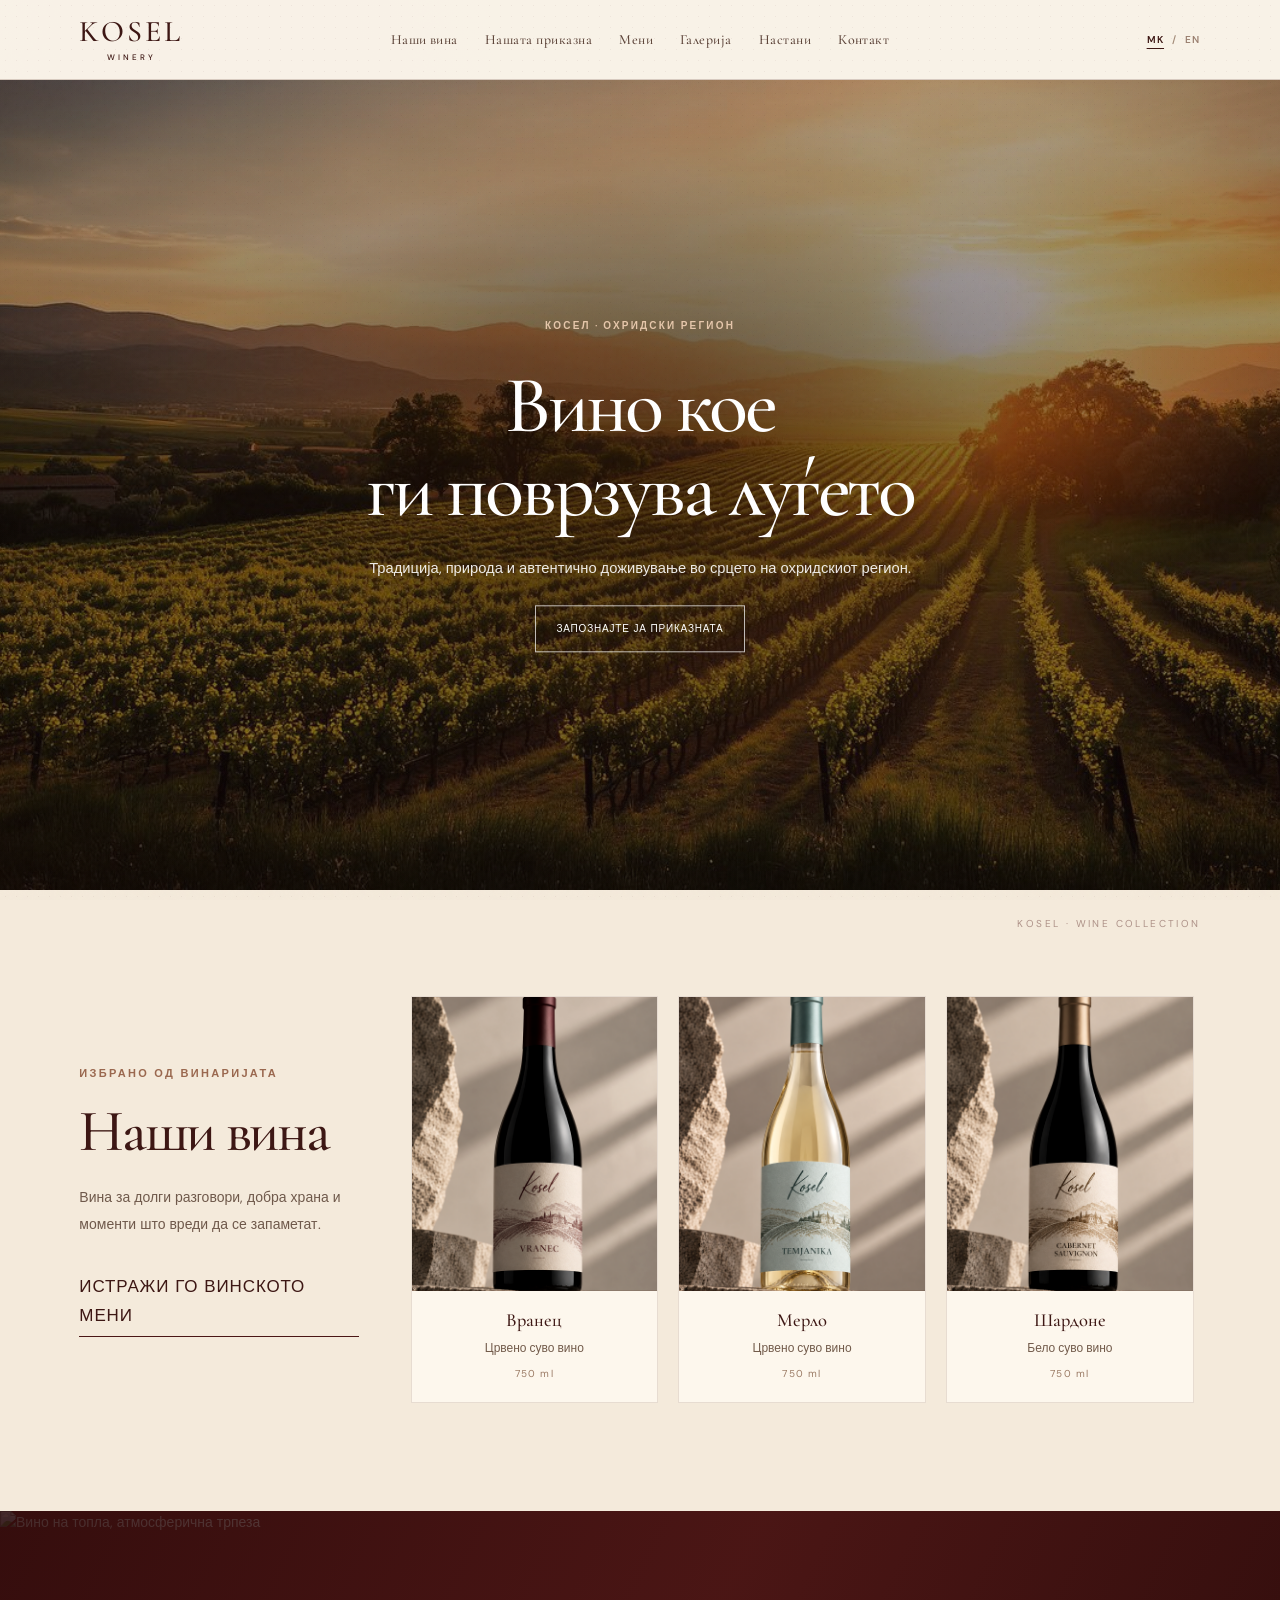
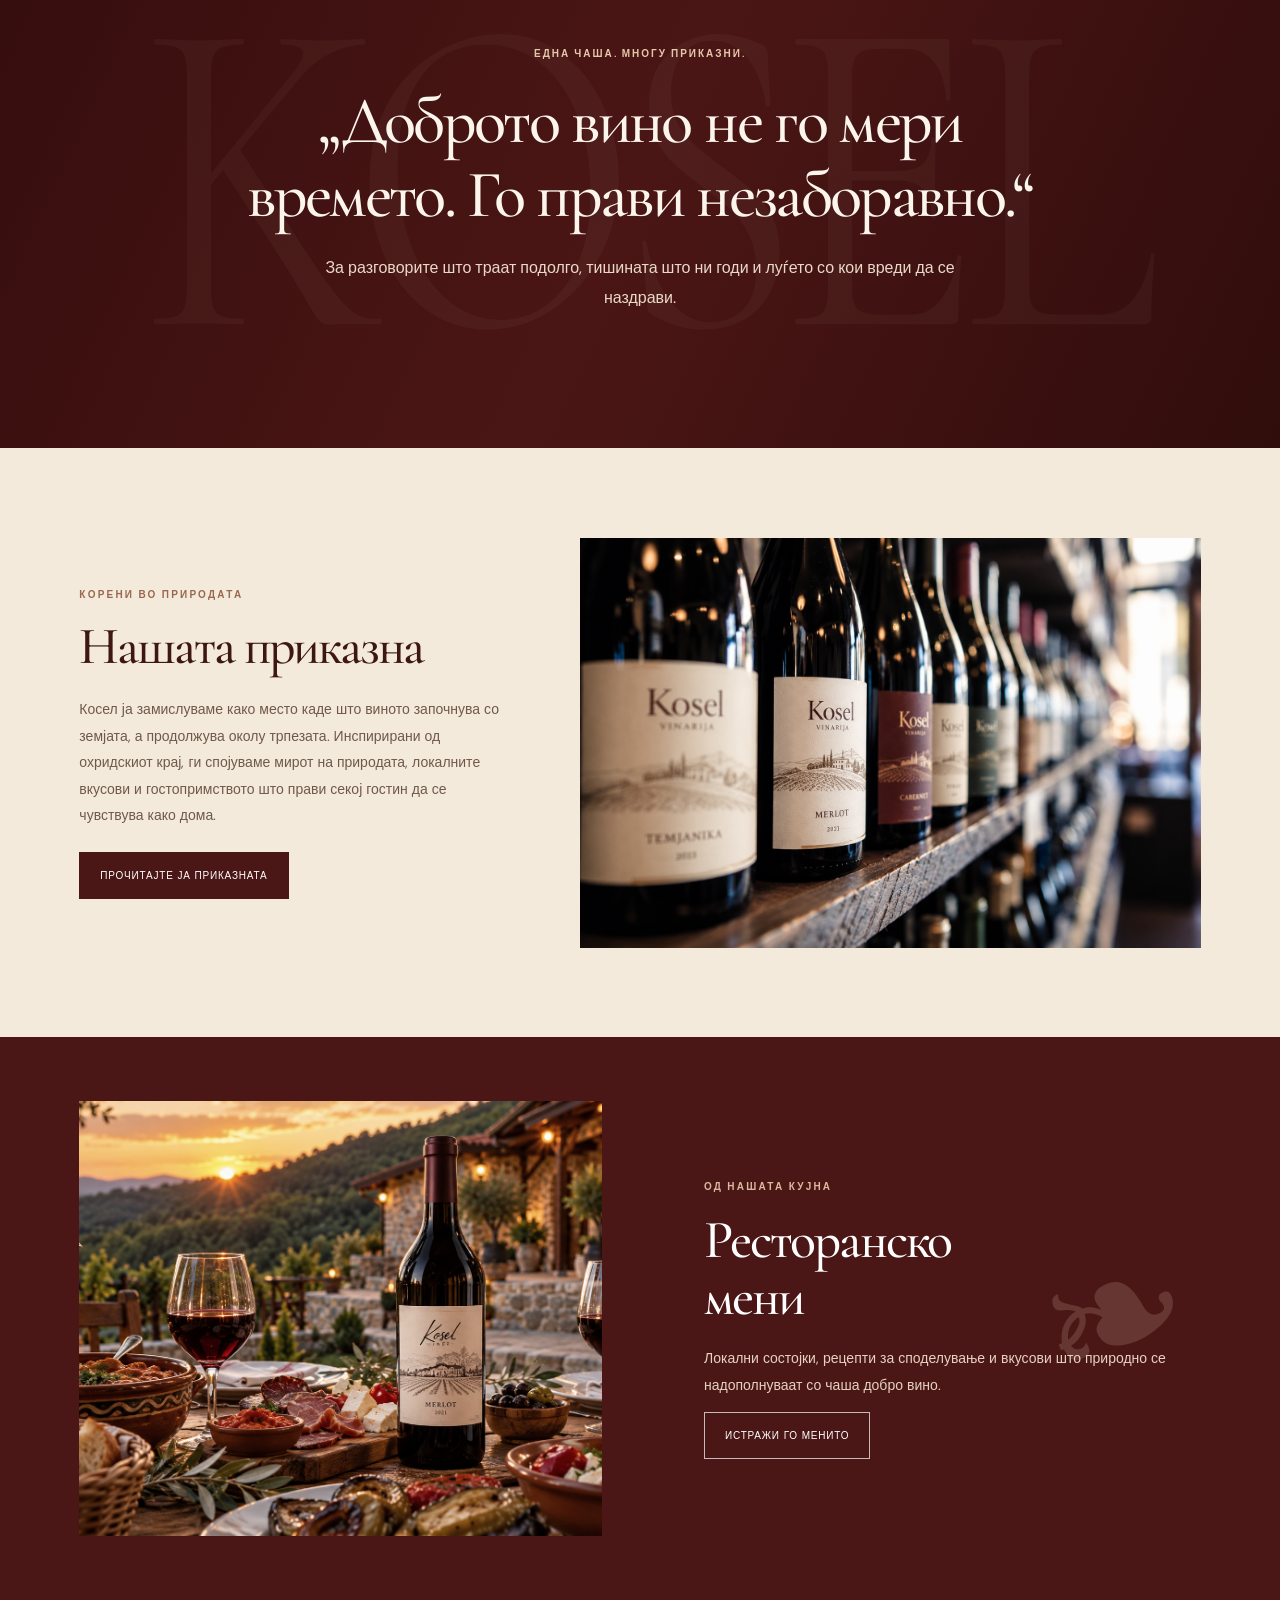
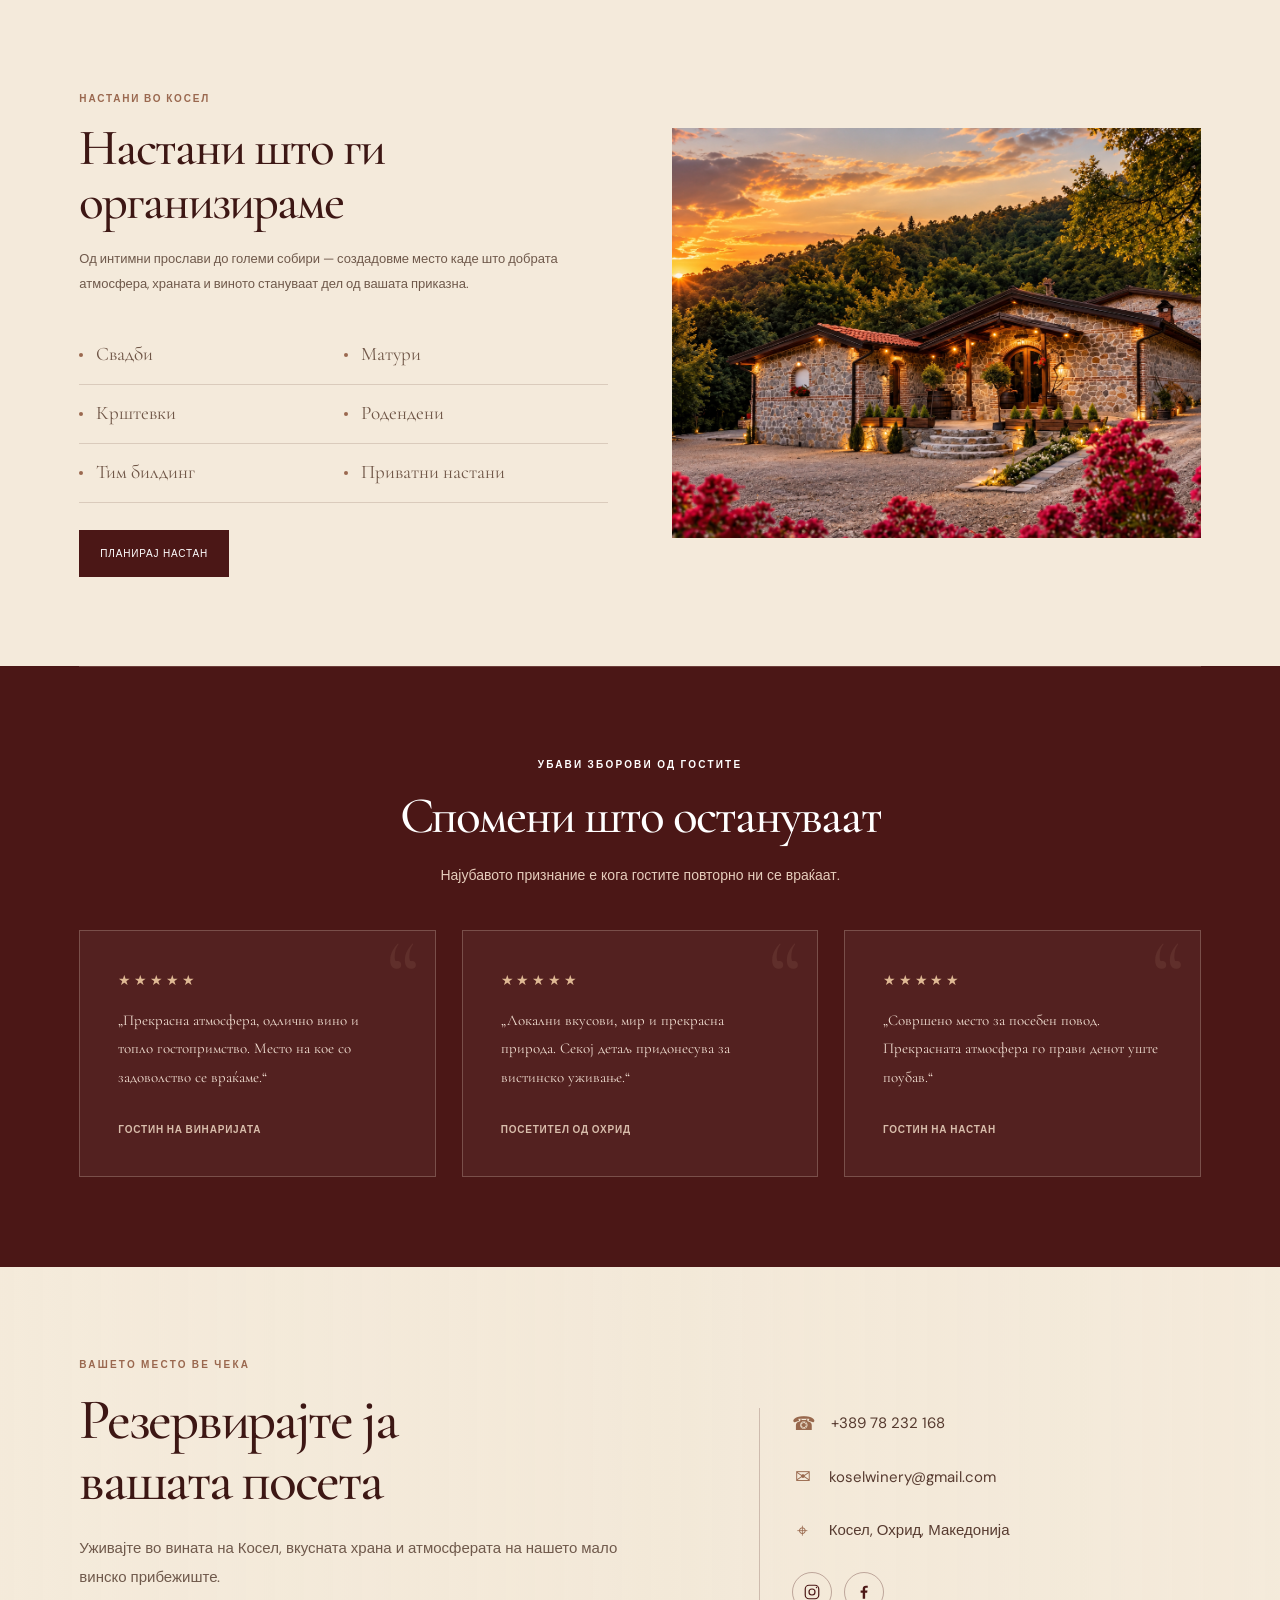
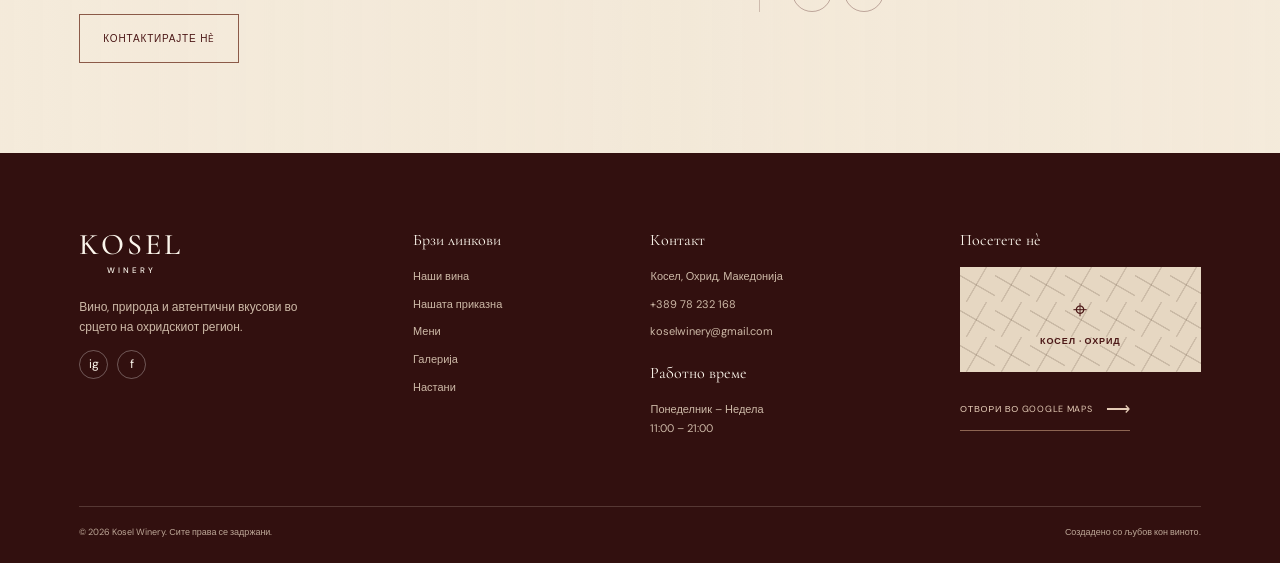
==== index.html @ 483ffd43 "first commit" ====
<!doctype html>
<html lang="mk">
<head>
  <meta charset="utf-8">
  <meta name="viewport" content="width=device-width, initial-scale=1">
  <meta name="theme-color" content="#f5efe4">
  <meta name="description" content="Косел Винарија — вино, локална гастрономија и посебни моменти во близина на Охрид.">
  <title>Косел Винарија — Вино кое ги поврзува луѓето</title>

  <link rel="preconnect" href="https://fonts.googleapis.com">
  <link rel="preconnect" href="https://fonts.gstatic.com" crossorigin>
  <link href="https://fonts.googleapis.com/css2?family=Cormorant+Garamond:wght@400;500;600&family=DM+Sans:wght@400;500;600;700&family=Playfair+Display:wght@400;500;600&display=swap" rel="stylesheet">

  <link rel="stylesheet" href="css/style.css">
</head>
<body>
  <div class="grain" aria-hidden="true"></div>

  <!-- PRELOADER: LOGO + WINE GLASS -->
  <div class="site-preloader" id="sitePreloader" role="status" aria-label="Loading Kosel Winery">
    <div class="preloader-content">
      <a class="preloader-brand" href="index.html">
        <span>KOSEL</span>
        <small>WINERY</small>
      </a>

      <div class="preloader-glass" aria-hidden="true">
        <svg viewBox="0 0 120 170" xmlns="http://www.w3.org/2000/svg">
          <defs>
            <clipPath id="wineGlassClip">
              <path d="M29 20 C32 57 40 78 54 92 Q60 98 66 92 C80 78 88 57 91 20 Z"/>
            </clipPath>
          </defs>

          <g clip-path="url(#wineGlassClip)">
            <rect class="wine-liquid" x="18" y="18" width="84" height="85"/>
            <circle class="wine-bubble bubble-one" cx="47" cy="80" r="2"/>
            <circle class="wine-bubble bubble-two" cx="69" cy="70" r="1.6"/>
            <circle class="wine-bubble bubble-three" cx="57" cy="58" r="1.8"/>
          </g>

          <path class="glass-outline" d="M29 20 C32 57 40 78 54 92 Q60 98 66 92 C80 78 88 57 91 20"/>
          <path class="glass-rim" d="M29 20 Q60 25 91 20"/>
          <path class="glass-outline" d="M60 97 L60 139 M43 147 Q60 153 77 147"/>
          <path class="glass-highlight" d="M38 31 Q41 58 49 72"/>
        </svg>
      </div>

      <p class="preloader-caption">WINE · NATURE · MOMENTS</p>
      <div class="preloader-track"><span></span></div>
    </div>
  </div>

  <!-- HEADER -->
  <header class="site-header">
    <a class="brand" href="index.html" aria-label="Kosel Winery home">
      <span>KOSEL</span>
      <small>WINERY</small>
    </a>

    <nav class="main-nav" id="mainNav" aria-label="Главна навигација">
      <a href="#wines" data-i18n="nav.wines">Наши вина</a>
      <a href="#story" data-i18n="nav.story">Нашата приказна</a>
      <a href="menu.html" data-i18n="nav.menu">Мени</a>
      <a href="#gallery" data-i18n="nav.gallery">Галерија</a>
      <a href="#events" data-i18n="nav.events">Настани</a>
      <a href="#contact" data-i18n="nav.contact">Контакт</a>
    </nav>

    <div class="header-actions">
      <div class="language-switch" role="group" aria-label="Choose language">
        <button type="button" data-set-lang="mk" class="is-active">MK</button>
        <span>/</span>
        <button type="button" data-set-lang="en">EN</button>
      </div>

      <button class="menu-toggle" id="menuToggle" aria-label="Отвори мени" aria-expanded="false" aria-controls="mainNav">
        <span></span>
        <span></span>
      </button>
    </div>
  </header>

  <main>
    <!-- HERO -->
    <section class="hero" id="top">
      <div class="hero-image"></div>
      <div class="hero-shade"></div>

      <div class="hero-copy reveal">
        <p class="eyebrow light" data-i18n="hero.eyebrow">КОСЕЛ · ОХРИДСКИ РЕГИОН</p>

        <h1 data-i18n="hero.title">Вино кое<br>ги поврзува луѓето</h1>

        <p data-i18n="hero.copy">
          Традиција, природа и автентично доживување во срцето на охридскиот регион.
        </p>

        <a class="button button-outline" href="#story">
          <span data-i18n="hero.cta">ЗАПОЗНАЈТЕ ЈА ПРИКАЗНАТА</span>
        </a>
      </div>
    </section>

    <!-- OUR WINES -->
    <section class="wine-section section-frame" id="wines">
      <div class="section-intro reveal">
        <p class="eyebrow" data-i18n="wines.eyebrow">ИЗБРАНО ОД ВИНАРИЈАТА</p>
        <h2 data-i18n="wines.title">Наши вина</h2>

        <p data-i18n="wines.copy">
          Вина за долги разговори, добра храна и моменти што вреди да се запаметат.
        </p>

        <a class="text-link" href="menu.html#wine-list">
          <span data-i18n="wines.cta">ИСТРАЖИ ГО ВИНСКОТО МЕНИ</span>
        </a>
      </div>

      <div class="wine-rail" id="wineRail" aria-label="Колекција вина">
        <article class="wine-card">
          <div class="bottle-photo">
            <img src="/img/Premium Kosel Vranec Wine Bottle.png" alt="Red wine bottle">
          </div>
          <h3 data-i18n="wine.vranec">Вранец</h3>
          <p data-i18n="wine.vranecDesc">Црвено суво вино</p>
          <small>750 ml</small>
        </article>

        <article class="wine-card">
          <div class="bottle-photo">
            <img src="/img/Kosel Temjanika Under Sunlit Shadows.png" alt="Merlot wine">
          </div>
          <h3 data-i18n="wine.merlot">Мерло</h3>
          <p data-i18n="wine.red">Црвено суво вино</p>
          <small>750 ml</small>
        </article>

        <article class="wine-card">
          <div class="bottle-photo">
            <img src="/img/Luxurious Kosel Cabernet Sauvignon Bottle.png" alt="White wine">
          </div>
          <h3 data-i18n="wine.chardonnay">Кабарнет</h3>
          <p data-i18n="wine.white">Бело суво вино</p>
          <small>750 ml</small>
        </article>

        <article class="wine-card">
          <div class="bottle-photo">
            <img src="/img/Kosel Rosé in Sunlit Stone.png" alt="Rosé wine">
          </div>
          <h3 data-i18n="wine.rose">Розе</h3>
          <p data-i18n="wine.roseDesc">Розе суво вино</p>
          <small>750 ml</small>
        </article>

        <article class="wine-card">
          <div class="bottle-photo">
            <img src="/img/Kosel Merlot on Stone Plinth.png" alt="Reserve wine">
          </div>
          <h3 data-i18n="wine.reserve">Мерлот</h3>
          <p data-i18n="wine.reserveDesc">Одбрана винска линија</p>
          <small>750 ml</small>
        </article>
      </div>

      <div class="wine-progress" aria-hidden="true">
        <span></span>
      </div>
    </section>

    <!-- WINE QUOTE -->
    <section class="bottle-banner" id="gallery">
      <img src="https://images.unsplash.com/photo-1510812431401-41d2bd2722f3?auto=format&fit=crop&w=2000&q=90" alt="Вино на топла, атмосферична трпеза">

      <div class="bottle-banner-shade"></div>
      <div class="banner-word" aria-hidden="true">KOSEL</div>

      <div class="banner-copy reveal">
        <p class="eyebrow light" data-i18n="quote.eyebrow">ЕДНА ЧАША. МНОГУ ПРИКАЗНИ.</p>

        <h2 data-i18n="quote.title">
          „Доброто вино не го мери времето. Го прави незаборавно.“
        </h2>

        <p data-i18n="quote.copy">
          За разговорите што траат подолго, тишината што ни годи и луѓето со кои вреди да се наздрави.
        </p>
      </div>
    </section>

    <!-- OUR STORY -->
    <section class="story-section section-frame" id="story">
      <div class="story-copy reveal">
        <p class="eyebrow" data-i18n="story.eyebrow">КОРЕНИ ВО ПРИРОДАТА</p>
        <h2 data-i18n="story.title">Нашата приказна</h2>

        <p data-i18n="story.copy">
          Косел ја замислуваме како место каде што виното започнува со земјата, а продолжува околу трпезата. Инспирирани од охридскиот крај, ги спојуваме мирот на природата, локалните вкусови и гостопримството што прави секој гостин да се чувствува како дома.
        </p>

        <a class="button button-dark" href="story.html">
          <span data-i18n="story.cta">ПРОЧИТАЈТЕ ЈА ПРИКАЗНАТА</span>
        </a>
      </div>

      <div class="story-photo reveal">
        <img src="/img/Kosel Vinarija Wine Cellar Display.png" alt="Дрвени буриња во вински подрум">
      </div>
    </section>

    <!-- RESTAURANT MENU -->
    <section class="menu-feature section-frame" id="menu-feature">
      <div class="feature-photo food-photo reveal">
        <img src="/img/Golden Hour Vineyard Feast.png" alt="Рустична трпеза со внимателно подготвена храна">
      </div>

      <div class="feature-copy reveal">
        <p class="eyebrow" data-i18n="restaurant.eyebrow">ОД НАШАТА КУЈНА</p>
        <h2 data-i18n="restaurant.title">Ресторанско<br>мени</h2>

        <p data-i18n="restaurant.copy">
          Локални состојки, рецепти за споделување и вкусови што природно се надополнуваат со чаша добро вино.
        </p>

        <a class="button button-dark" href="menu.html">
          <span data-i18n="restaurant.cta">ИСТРАЖИ ГО МЕНИТО</span>
        </a>

        <div class="sketch sketch-plate" aria-hidden="true">❧</div>
      </div>
    </section>

    <!-- EVENTS: TEXT LEFT, PHOTO RIGHT ON DESKTOP -->
    <section class="events-section section-frame" id="events">
      <div class="events-photo reveal">
        <img src="/img/Golden Hour Stone Villa Retreat.png" alt="Свечена трпеза на отворено за посебен настан">
      </div>

      <div class="events-copy reveal">
        <p class="eyebrow" data-i18n="events.eyebrow">НАСТАНИ ВО КОСЕЛ</p>
        <h2 data-i18n="events.title">Настани што ги организираме</h2>

        <p data-i18n="events.copy">
          Од интимни прослави до големи собири — создадовме место каде што добрата атмосфера, храната и виното стануваат дел од вашата приказна.
        </p>

        <div class="event-list" aria-label="Видови настани">
          <span data-i18n="events.weddings">Свадби</span>
          <span data-i18n="events.proms">Матури</span>
          <span data-i18n="events.baptisms">Крштевки</span>
          <span data-i18n="events.birthdays">Родендени</span>
          <span data-i18n="events.team">Тим билдинг</span>
          <span data-i18n="events.private">Приватни настани</span>
        </div>

        <a class="button button-dark" href="#reservation">
          <span data-i18n="events.cta">ПЛАНИРАЈ НАСТАН</span>
        </a>
      </div>
    </section>

    <!-- REVIEWS -->
    <section class="testimonials section-frame">
      <div class="testimonials-heading reveal">
        <p class="eyebrow" data-i18n="reviews.eyebrow">УБАВИ ЗБОРОВИ ОД ГОСТИТЕ</p>
        <h2 data-i18n="reviews.title">Спомени што остануваат</h2>
        <p data-i18n="reviews.copy">Најубавото признание е кога гостите повторно ни се враќаат.</p>
      </div>

      <div class="review-grid">
        <article class="review-card reveal">
          <div class="stars">★★★★★</div>
          <p data-i18n="reviews.one">„Прекрасна атмосфера, одлично вино и топло гостопримство. Место на кое со задоволство се враќаме.“</p>
          <b data-i18n="reviews.guest1">Гостин на винаријата</b>
        </article>

        <article class="review-card reveal">
          <div class="stars">★★★★★</div>
          <p data-i18n="reviews.two">„Локални вкусови, мир и прекрасна природа. Секој детаљ придонесува за вистинско уживање.“</p>
          <b data-i18n="reviews.guest2">Посетител од Охрид</b>
        </article>

        <article class="review-card reveal">
          <div class="stars">★★★★★</div>
          <p data-i18n="reviews.three">„Совршено место за посебен повод. Прекрасната атмосфера го прави денот уште поубав.“</p>
          <b data-i18n="reviews.guest3">Гостин на настан</b>
        </article>
      </div>
    </section>

    <!-- RESERVATION -->
    <section class="reservation-band" id="reservation">
      <div class="reservation-bg"></div>

      <div class="reservation-copy reveal">
        <p class="eyebrow" data-i18n="reservation.eyebrow">ВАШЕТО МЕСТО ВЕ ЧЕКА</p>
        <h2 data-i18n="reservation.title">Резервирајте ја<br>вашата посета</h2>

        <p data-i18n="reservation.copy">
          Уживајте во вината на Косел, вкусната храна и атмосферата на нашето мало винско прибежиште.
        </p>

        <a class="button button-outline" href="#contact">
          <span data-i18n="reservation.cta">КОНТАКТИРАЈТЕ НÈ</span>
        </a>
      </div>

      <div class="reservation-details">
        <p><span>☎</span> +389 78 232 168</p>
        <p><span>✉</span> koselwinery@gmail.com</p>
        <p><span>⌖</span> <span data-i18n="contact.address">Косел, Охрид, Македонија</span></p>

        <div class="reservation-socials" aria-label="Social media">
          <a href="https://instagram.com/" target="_blank" rel="noreferrer" aria-label="Instagram">
            <svg viewBox="0 0 24 24" aria-hidden="true">
              <rect x="3" y="3" width="18" height="18" rx="5"/>
              <circle cx="12" cy="12" r="4"/>
              <circle class="social-dot" cx="18" cy="6" r="1"/>
            </svg>
          </a>

          <a href="https://facebook.com/" target="_blank" rel="noreferrer" aria-label="Facebook">
            <svg viewBox="0 0 24 24" aria-hidden="true">
              <path class="facebook-mark" d="M13.5 21v-8h2.7l.4-3.1h-3.1v-2c0-.9.3-1.5 1.6-1.5H17V3.6c-.3 0-1.3-.1-2.5-.1-2.5 0-4.2 1.5-4.2 4.3V10H7.5v3h2.8v8h3.2Z"/>
            </svg>
          </a>
        </div>
      </div>
    </section>
  </main>

  <!-- FOOTER -->
  <footer class="site-footer section-frame" id="contact">
    <div class="footer-brand">
      <a class="brand brand-light" href="index.html">
        <span>KOSEL</span>
        <small>WINERY</small>
      </a>

      <p data-i18n="footer.copy">
        Вино, природа и автентични вкусови во срцето на охридскиот регион.
      </p>

      <div class="social-links">
        <a href="https://instagram.com/" target="_blank" rel="noreferrer" aria-label="Instagram">ig</a>
        <a href="https://facebook.com/" target="_blank" rel="noreferrer" aria-label="Facebook">f</a>
      </div>
    </div>

    <div class="footer-column">
      <h3 data-i18n="footer.links">Брзи линкови</h3>
      <a href="#wines" data-i18n="nav.wines">Наши вина</a>
      <a href="story.html" data-i18n="nav.story">Нашата приказна</a>
      <a href="menu.html" data-i18n="nav.menu">Мени</a>
      <a href="#gallery" data-i18n="nav.gallery">Галерија</a>
      <a href="#events" data-i18n="nav.events">Настани</a>
    </div>

    <div class="footer-column">
      <h3 data-i18n="footer.contact">Контакт</h3>
      <p data-i18n="contact.address">Косел, Охрид, Македонија</p>
      <a href="tel:+38978232168">+389 78 232 168</a>
      <a href="mailto:koselwinery@gmail.com">koselwinery@gmail.com</a>

      <h3 class="hours-title" data-i18n="footer.hours">Работно време</h3>
      <p data-i18n="footer.opening">Понеделник – Недела<br>11:00 – 21:00</p>
    </div>

    <div class="footer-map">
      <h3 data-i18n="footer.visit">Посетете нè</h3>

      <a class="map-placeholder" href="https://www.google.com/maps/search/?api=1&query=Kosel+Winery+Ohrid" target="_blank" rel="noreferrer">
        <span>⌖</span>
        <b data-i18n="contact.map">КОСЕЛ · ОХРИД</b>
      </a>

      <a class="text-link" href="https://www.google.com/maps/search/?api=1&query=Kosel+Winery+Ohrid" target="_blank" rel="noreferrer">
        <span data-i18n="footer.maps">ОТВОРИ ВО GOOGLE MAPS</span>
        <span>⟶</span>
      </a>
    </div>

    <div class="footer-bottom">
      <span>© 2026 Kosel Winery. <span data-i18n="footer.rights">Сите права се задржани.</span></span>
      <span data-i18n="footer.made">Создадено со љубов кон виното.</span>
    </div>
  </footer>

  <script src="main.js"></script>
</body>
</html>
---- css/style.css ----
@charset "UTF-8";
@import url("https://fonts.googleapis.com/css2?family=Cormorant+Garamond:wght@400;500;600&family=DM+Sans:wght@400;500;600;700&family=Playfair+Display:wght@400;500;600&display=swap");
:root {
  --paper: #f4eadb;
  --ink: #3d1714;
  --wine: #4b1716;
  --wine-dark: #32100f;
  --muted: #76584a;
  --line: rgba(80, 42, 31, 0.2);
  --serif: Cormorant Garamond, Playfair Display, Georgia, serif;
  --sans: DM Sans, Arial, sans-serif;
  --inside-gutter: clamp(22px, 6.2vw, 96px);
  --section-space: clamp(58px, 7vw, 108px);
}

* {
  box-sizing: border-box;
}

html {
  scroll-behavior: smooth;
  scroll-padding-top: 90px;
}

body {
  margin: 0;
  padding: 0;
  overflow-x: hidden;
  background: #f4eadb;
  color: #3d1714;
  font-family: "DM Sans", Arial, sans-serif;
  font-size: 14px;
  line-height: 1.7;
}
body::before {
  content: "";
  position: fixed;
  inset: 0;
  z-index: -2;
  pointer-events: none;
  opacity: 0.4;
  background-image: radial-gradient(rgba(77, 31, 24, 0.1) 0.65px, transparent 0.65px), linear-gradient(90deg, transparent 49.8%, rgba(110, 75, 55, 0.025) 50%, transparent 50.2%);
  background-size: 7px 7px, 80px 100%;
}

.grain {
  position: fixed;
  inset: 0;
  z-index: 20;
  pointer-events: none;
  opacity: 0.045;
  background-image: url("data:image/svg+xml,%3Csvg viewBox='0 0 180 180' xmlns='http://www.w3.org/2000/svg'%3E%3Cfilter id='n'%3E%3CfeTurbulence type='fractalNoise' baseFrequency='.8' numOctaves='3' stitchTiles='stitch'/%3E%3C/filter%3E%3Crect width='100%25' height='100%25' filter='url(%23n)' opacity='.45'/%3E%3C/svg%3E");
}

a {
  color: inherit;
  text-decoration: none;
}

button,
input {
  font: inherit;
}

button {
  cursor: pointer;
}

img {
  display: block;
  width: 100%;
  max-width: 100%;
  height: 100%;
  -o-object-fit: cover;
     object-fit: cover;
}

h1,
h2,
h3,
p {
  margin-top: 0;
}

h1,
h2 {
  font-family: "Cormorant Garamond", "Playfair Display", Georgia, serif;
  font-weight: 500;
  letter-spacing: -0.04em;
  line-height: 1.08;
}

h2 {
  margin-bottom: 20px;
  font-size: clamp(2.3rem, 4vw, 4.3rem);
}

p {
  color: #76584a;
}

section {
  position: relative;
}

[hidden] {
  display: none !important;
}

.site-header {
  position: relative;
  z-index: 50;
  display: grid;
  grid-template-columns: 180px 1fr 180px;
  align-items: center;
  width: 100%;
  height: 80px;
  padding: 0 clamp(22px, 6.2vw, 96px);
  background: rgba(248, 242, 232, 0.96);
  border-bottom: 1px solid rgba(80, 42, 31, 0.2);
}

.brand {
  display: flex;
  flex-direction: column;
  align-items: center;
  width: -moz-max-content;
  width: max-content;
  color: #3d1714;
  line-height: 1;
}
.brand span {
  font: 500 30px/1 "Cormorant Garamond", "Playfair Display", Georgia, serif;
  letter-spacing: 0.1em;
}
.brand small {
  margin-top: 5px;
  font: 500 8px "DM Sans", Arial, sans-serif;
  letter-spacing: 0.38em;
}

.main-nav {
  display: flex;
  justify-content: center;
  align-items: center;
  gap: clamp(15px, 2.1vw, 34px);
}
.main-nav a {
  position: relative;
  padding: 8px 0;
  color: #5b4237;
  font: 500 clamp(14px, 1.05vw, 16px) "Cormorant Garamond", "Playfair Display", Georgia, serif;
  letter-spacing: 0.035em;
  white-space: nowrap;
}
.main-nav a::after {
  content: "";
  position: absolute;
  bottom: 1px;
  left: 0;
  width: 100%;
  height: 1px;
  background: #4b1716;
  transform: scaleX(0);
  transform-origin: right;
  transition: transform 0.35s ease;
}
.main-nav a:hover::after, .main-nav a.active::after {
  transform: scaleX(1);
  transform-origin: left;
}

.header-actions {
  display: flex;
  align-items: center;
  justify-content: flex-end;
  gap: 20px;
}

.language-switch {
  display: flex;
  align-items: center;
  gap: 8px;
  color: #a38b78;
  font-size: 10px;
  font-weight: 600;
  letter-spacing: 0.12em;
}
.language-switch button {
  padding: 7px 0;
  border: 0;
  background: transparent;
  color: #9b8070;
  font: 600 10px "DM Sans", Arial, sans-serif;
  letter-spacing: 0.12em;
}
.language-switch button.is-active {
  color: #3d1714;
  text-decoration: underline;
  text-underline-offset: 5px;
}
.language-switch button:hover {
  color: #4b1716;
}

.menu-toggle {
  display: none;
  width: 32px;
  height: 30px;
  padding: 4px;
  border: 0;
  background: transparent;
  flex-direction: column;
  justify-content: center;
  gap: 7px;
}
.menu-toggle span {
  display: block;
  width: 23px;
  height: 1px;
  background: #3d1714;
  transition: transform 0.3s, width 0.3s;
}
.menu-toggle span:nth-child(2) {
  width: 17px;
  margin-left: auto;
}
.menu-toggle:hover span:nth-child(2) {
  width: 23px;
}
.menu-toggle[aria-expanded=true] span:first-child {
  transform: translateY(4px) rotate(45deg);
}
.menu-toggle[aria-expanded=true] span:nth-child(2) {
  width: 23px;
  transform: translateY(-4px) rotate(-45deg);
}

.eyebrow {
  margin-bottom: 16px;
  color: #9a684f;
  font-size: 10px;
  font-weight: 600;
  letter-spacing: 0.22em;
  line-height: 1.7;
}

.eyebrow.light {
  color: #e6c7ab;
}

.section-frame {
  position: relative;
  border: 0;
}

.button {
  display: inline-flex;
  align-items: center;
  justify-content: center;
  gap: 0;
  min-height: 47px;
  padding: 0 20px;
  border: 1px solid transparent;
  font-size: 10px;
  letter-spacing: 0.08em;
  transition: background 0.25s, color 0.25s, transform 0.25s, border-color 0.25s;
}
.button b {
  display: none !important;
}
.button:hover {
  transform: translateY(-3px);
}

.button-outline {
  border-color: rgba(255, 255, 255, 0.7);
  background: transparent;
  color: white;
}
.button-outline:hover {
  background: #fbf5eb;
  color: #4b1716;
}

.button-dark {
  background: #4b1716;
  color: white;
}
.button-dark:hover {
  background: #32100f;
}

.text-link {
  display: inline-flex;
  align-items: center;
  gap: 13px;
  margin-top: 15px;
  padding-bottom: 6px;
  border-bottom: 1px solid #4b1716;
  font-size: 10px;
  letter-spacing: 0.08em;
}
.text-link span:last-child {
  font-size: 17px;
  transition: transform 0.25s;
}
.text-link:hover span:last-child {
  transform: translateX(5px);
}

body.preloader-active {
  overflow: hidden;
}

.site-preloader {
  position: fixed;
  inset: 0;
  z-index: 9999;
  display: grid;
  place-items: center;
  background: radial-gradient(circle at 50% 40%, #fff9ef, #f4eadb 60%, #ead8c2);
  opacity: 1;
  visibility: visible;
  transition: opacity 0.7s, visibility 0.7s;
}
.site-preloader.is-hidden {
  opacity: 0;
  visibility: hidden;
  pointer-events: none;
}

.preloader-content {
  display: flex;
  flex-direction: column;
  align-items: center;
  width: min(340px, 85vw);
  text-align: center;
}

.preloader-brand {
  display: flex;
  flex-direction: column;
  align-items: center;
  margin-bottom: 19px;
  color: #4b1716;
}
.preloader-brand span {
  font: 500 clamp(42px, 5vw, 55px)/1 "Cormorant Garamond", "Playfair Display", Georgia, serif;
  letter-spacing: 0.12em;
}
.preloader-brand small {
  margin-top: 7px;
  font: 500 9px "DM Sans", Arial, sans-serif;
  letter-spacing: 0.48em;
}

.preloader-glass {
  width: 78px;
  height: 112px;
  margin: 5px 0 19px;
}
.preloader-glass svg {
  width: 100%;
  height: 100%;
  overflow: visible;
}

.glass-outline,
.glass-rim {
  fill: none;
  stroke: #4b1716;
  stroke-width: 1.6;
  stroke-linecap: round;
  stroke-linejoin: round;
}

.glass-highlight {
  fill: none;
  stroke: rgba(255, 255, 255, 0.9);
  stroke-width: 2;
  stroke-linecap: round;
}

.wine-liquid {
  fill: #9a684f;
  transform-box: fill-box;
  transform-origin: center bottom;
  transform: scaleY(0.02);
  animation: wineFill 1.45s cubic-bezier(0.22, 0.72, 0.25, 1) forwards;
}

.wine-bubble {
  fill: #4b1716;
  opacity: 0;
  animation: wineBubble 1.1s ease-in-out infinite;
}

.bubble-one {
  animation-delay: 0.2s;
}

.bubble-two {
  animation-delay: 0.45s;
}

.bubble-three {
  animation-delay: 0.7s;
}

.preloader-caption {
  margin: 0 0 17px;
  color: #4b1716;
  font-size: 9px;
  letter-spacing: 0.24em;
}

.preloader-track {
  width: 180px;
  height: 1px;
  overflow: hidden;
  background: rgba(85, 39, 28, 0.15);
}
.preloader-track span {
  display: block;
  width: 100%;
  height: 100%;
  background: #4b1716;
  transform: scaleX(0);
  transform-origin: left;
  animation: preloaderProgress 1.5s ease forwards;
}

@keyframes wineFill {
  0% {
    transform: scaleY(0.02);
  }
  70% {
    transform: scaleY(0.78);
  }
  88% {
    transform: scaleY(0.94);
  }
  100% {
    transform: scaleY(0.91);
  }
}
@keyframes wineBubble {
  0% {
    opacity: 0;
    transform: translateY(12px);
  }
  45% {
    opacity: 0.8;
  }
  100% {
    opacity: 0;
    transform: translateY(-15px);
  }
}
@keyframes preloaderProgress {
  to {
    transform: scaleX(1);
  }
}
.hero {
  position: relative;
  isolation: isolate;
  width: 100%;
  height: 90dvh;
  min-height: 480px;
  overflow: hidden;
  color: white;
}
.hero .hero-image,
.hero .hero-shade {
  position: absolute;
  inset: 0;
}
.hero .hero-image {
  background: url("/img/herooo1.jpg") center 54%/cover;
  animation: heroDrift 24s ease-in-out infinite alternate;
}
.hero .hero-shade {
  position: absolute;
  inset: 0;
  background: radial-gradient(ellipse at 50% 50%, rgba(15, 4, 4, 0.72) 0%, rgba(20, 6, 5, 0.55) 28%, rgba(25, 8, 7, 0.32) 55%, rgba(25, 8, 7, 0.2) 80%, rgba(25, 8, 7, 0.24) 100%), linear-gradient(90deg, rgba(15, 4, 4, 0.22) 0%, rgba(20, 6, 5, 0.04) 30%, rgba(20, 6, 5, 0.04) 70%, rgba(15, 4, 4, 0.22) 100%), linear-gradient(0deg, rgba(20, 7, 6, 0.28) 0%, transparent 50%, rgba(20, 7, 6, 0.12) 100%);
}
.hero .hero-copy.reveal {
  position: absolute;
  top: 50%;
  left: 50%;
  right: auto;
  display: flex;
  flex-direction: column;
  align-items: center;
  justify-content: center;
  width: min(850px, 100% - 48px);
  max-width: 850px;
  margin: 0;
  text-align: center;
  transform: translate(-50%, calc(-50% + 20px));
}
.hero .hero-copy.reveal.is-visible {
  transform: translate(-50%, -50%);
}
.hero h1 {
  width: 100%;
  margin: 14px 0 23px;
  color: white;
  font-size: clamp(3.4rem, 6.3vw, 6.9rem);
  line-height: 1.04;
  text-align: center;
  text-wrap: balance;
}
.hero .hero-copy > p:not(.eyebrow) {
  width: 100%;
  max-width: 560px;
  margin-left: auto;
  margin-right: auto;
  color: rgba(255, 255, 255, 0.9);
  font-size: clamp(13px, 1.15vw, 16px);
  line-height: 1.9;
  text-align: center;
}
.hero .hero-copy .button {
  align-self: center;
  margin: 8px auto 0;
}

.hero-counter,
.scroll-cue {
  display: none !important;
}

@keyframes heroDrift {
  from {
    transform: scale(1);
  }
  to {
    transform: scale(1.07);
  }
}
.wine-section {
  position: relative;
  display: grid;
  grid-template-columns: minmax(220px, 0.78fr) minmax(0, 2.2fr);
  align-items: center;
  gap: clamp(30px, 4vw, 64px);
  min-height: clamp(510px, 43vw, 610px);
  padding: clamp(75px, 7.5vw, 115px) clamp(22px, 6.2vw, 96px);
  overflow: hidden;
  background: #f4eadb;
  color: #3d1714;
}
.wine-section::before {
  content: "KOSEL · WINE COLLECTION";
  position: absolute;
  top: 25px;
  right: clamp(22px, 6.2vw, 96px);
  color: rgba(76, 23, 22, 0.42);
  font-size: 10px;
  letter-spacing: 0.24em;
}

.section-intro {
  position: relative;
  align-self: center;
  max-width: 330px;
}
.section-intro .eyebrow {
  margin-bottom: 18px;
  font-size: 11px;
  letter-spacing: 0.21em;
}
.section-intro h2 {
  margin-bottom: 22px;
  color: #3d1714;
  font-size: clamp(3rem, 4.6vw, 4.7rem);
  line-height: 1.04;
}
.section-intro > p:not(.eyebrow) {
  max-width: 320px;
  color: #6f594b;
  font-size: 14px;
  line-height: 1.95;
}
.section-intro .text-link {
  margin-top: 19px;
  font-size: 11px;
}

.wine-rail {
  display: flex;
  flex-wrap: nowrap;
  align-items: stretch;
  gap: clamp(16px, 1.6vw, 22px);
  width: 100%;
  min-width: 0;
  padding: 10px 2px 12px;
  overflow-x: auto;
  overflow-y: hidden;
  scroll-behavior: smooth;
  scroll-snap-type: x mandatory;
  scrollbar-width: none;
  -webkit-overflow-scrolling: touch;
}
.wine-rail::-webkit-scrollbar {
  display: none;
}
.wine-rail > .wine-card {
  scroll-snap-align: start;
}

.wine-card {
  position: relative;
  flex: 0 0 calc((100% - 44px) / 3);
  min-width: 0;
  align-self: stretch;
  padding: 0 0 20px;
  border: 1px solid rgba(85, 42, 30, 0.13);
  background: rgba(255, 250, 242, 0.82);
  text-align: center;
  transition: background-color 0.3s ease, border-color 0.3s ease;
}
.wine-card:hover {
  border-color: rgba(76, 23, 22, 0.32);
  background: #fffaf2;
}
.wine-card h3 {
  margin: 18px 8px 6px;
  color: #3d1714;
  font: 500 clamp(18px, 1.45vw, 23px)/1.25 "Cormorant Garamond", "Playfair Display", Georgia, serif;
}
.wine-card p {
  margin: 0 7px 3px;
  color: #725b4b;
  font-size: 12px;
  line-height: 1.6;
}
.wine-card small {
  display: block;
  margin-top: 7px;
  color: #9a7a64;
  font-size: 10px;
  letter-spacing: 0.12em;
}

.bottle-photo {
  position: relative;
  overflow: hidden;
  width: 100%;
  height: clamp(220px, 23vw, 315px);
  background: #e7d7c1;
}
.bottle-photo::after {
  content: "";
  position: absolute;
  inset: 0;
  pointer-events: none;
  border-bottom: 1px solid rgba(79, 33, 22, 0.12);
}
.bottle-photo img {
  display: block;
  width: 100%;
  height: 100%;
  -o-object-fit: cover;
     object-fit: cover;
  -o-object-position: center;
     object-position: center;
  filter: saturate(0.84) contrast(1.03);
  transform: none;
  transition: none;
}

.wine-progress,
.wine-progress span {
  display: none !important;
}

@media (max-width: 1050px) {
  .wine-section {
    grid-template-columns: minmax(0, 1fr);
    gap: 28px;
    min-height: 0;
    padding: 75px clamp(22px, 6.2vw, 96px) 65px;
  }
  .section-intro {
    max-width: 550px;
  }
  .section-intro h2 {
    font-size: clamp(3rem, 5vw, 4rem);
  }
  .section-intro > p:not(.eyebrow) {
    max-width: 470px;
  }
  .wine-rail {
    gap: 18px;
  }
  .wine-card {
    flex-basis: calc((100% - 18px) / 2);
  }
  .wine-card h3 {
    font-size: 22px;
  }
  .bottle-photo {
    height: clamp(230px, 29vw, 310px);
  }
}
@media (max-width: 760px) {
  .wine-section {
    grid-template-columns: minmax(0, 1fr);
    gap: 25px;
    min-height: 0;
    padding: 58px 22px 48px;
  }
  .wine-section::before {
    top: 20px;
    right: 22px;
    font-size: 8px;
  }
  .section-intro {
    max-width: 100%;
  }
  .section-intro h2 {
    margin-bottom: 16px;
    font-size: clamp(2.9rem, 10vw, 3.8rem);
  }
  .section-intro > p:not(.eyebrow) {
    max-width: 100%;
    font-size: 13px;
  }
  .section-intro .text-link {
    margin-top: 13px;
  }
  .wine-rail {
    gap: 15px;
    margin-right: -22px;
    padding: 5px 22px 10px 0;
  }
  .wine-card {
    flex: 0 0 82%;
    padding-bottom: 18px;
  }
  .wine-card h3 {
    margin-top: 15px;
    font-size: 22px;
  }
  .wine-card p {
    font-size: 12px;
  }
  .bottle-photo {
    height: clamp(220px, 65vw, 290px);
  }
}
@media (max-width: 380px) {
  .wine-card {
    flex-basis: 88%;
  }
  .bottle-photo {
    height: 225px;
  }
}
.bottle-banner {
  position: relative;
  isolation: isolate;
  display: flex;
  align-items: center;
  justify-content: center;
  width: 100%;
  min-height: clamp(380px, 42vw, 560px);
  padding: clamp(50px, 7vw, 100px) clamp(22px, 5vw, 75px);
  overflow: hidden;
  background: #4b1716;
  color: white;
}
.bottle-banner > img {
  position: absolute;
  inset: 0;
  z-index: -2;
  width: 100%;
  height: 100%;
  -o-object-fit: cover;
     object-fit: cover;
  filter: saturate(0.65) brightness(0.55);
  transition: transform 1.2s;
}
.bottle-banner:hover > img {
  transform: scale(1.035);
}
.bottle-banner .bottle-banner-shade {
  position: absolute;
  inset: 0;
  z-index: -1;
  background: linear-gradient(115deg, rgba(46, 10, 10, 0.75), rgba(74, 21, 20, 0.6) 50%, rgba(41, 10, 9, 0.8));
}

.banner-word {
  position: absolute;
  top: 50%;
  left: 50%;
  color: rgba(255, 239, 219, 0.037);
  font: clamp(10rem, 27vw, 33rem)/0.78 "Cormorant Garamond", "Playfair Display", Georgia, serif;
  letter-spacing: -0.055em;
  white-space: nowrap;
  text-align: center;
  transform: translate(-50%, -50%) scale(1.08, 1.32);
  pointer-events: none;
}

.banner-copy {
  position: relative;
  z-index: 2;
  display: flex;
  flex-direction: column;
  align-items: center;
  width: min(1000px, 90%);
  max-width: 1000px;
  margin: 0 auto;
  text-align: center;
}
.banner-copy .eyebrow {
  margin-bottom: 22px;
  color: #e6c7ab;
  letter-spacing: 0.2em;
}
.banner-copy h2 {
  max-width: 950px;
  margin: 0 auto 22px;
  color: #fbf5eb;
  font-size: clamp(2.55rem, 5.2vw, 5.4rem);
  line-height: 1.1;
  text-wrap: balance;
}
.banner-copy > p:not(.eyebrow) {
  max-width: 690px;
  margin: 0 auto;
  color: #ead9c9;
  font-size: clamp(13px, 1.25vw, 16px);
  line-height: 1.9;
}

.banner-script {
  display: none !important;
}

.story-section {
  display: grid;
  grid-template-columns: 0.82fr 1.18fr;
  align-items: center;
  gap: clamp(32px, 5.4vw, 78px);
  padding: clamp(58px, 7vw, 108px) clamp(22px, 6.2vw, 96px);
  background: #f4eadb;
  color: #3d1714;
}

.story-copy {
  display: flex;
  flex-direction: column;
  align-items: flex-start;
  justify-content: center;
  min-width: 0;
  padding: 15px 0;
}
.story-copy .eyebrow {
  color: #9a684f;
}
.story-copy h2 {
  font-size: clamp(2.8rem, 4.1vw, 4.2rem);
}
.story-copy > p:not(.eyebrow) {
  max-width: 450px;
  color: #6f594b;
  line-height: 1.9;
}
.story-copy .button-dark {
  margin-top: 9px;
}

.story-photo {
  height: clamp(300px, 32vw, 450px);
  min-width: 0;
  overflow: hidden;
}
.story-photo img {
  height: 100%;
  -o-object-fit: cover;
     object-fit: cover;
  transition: transform 1.1s cubic-bezier(0.2, 0.7, 0.2, 1);
}
.story-photo:hover img {
  transform: scale(1.045);
}

.stamp {
  display: none !important;
}

.menu-feature {
  display: grid;
  grid-template-columns: 1fr 1fr;
  align-items: center;
  gap: clamp(34px, 6vw, 90px);
  padding: clamp(42px, 5vw, 72px) clamp(22px, 6.2vw, 96px);
  background: #4b1716;
  color: white;
}

.feature-photo {
  height: clamp(300px, 34vw, 470px);
  min-width: 0;
  overflow: hidden;
}
.feature-photo img {
  height: 100%;
  -o-object-fit: cover;
     object-fit: cover;
  filter: saturate(0.82);
  transition: transform 1.1s cubic-bezier(0.2, 0.7, 0.2, 1);
}
.feature-photo:hover img {
  transform: scale(1.045);
}

.feature-copy {
  position: relative;
  overflow: hidden;
  display: flex;
  flex-direction: column;
  align-items: flex-start;
  justify-content: center;
  min-width: 0;
  padding: 20px clamp(4px, 2vw, 30px);
}
.feature-copy .eyebrow {
  color: #dbb99f;
}
.feature-copy h2 {
  color: white;
  font-size: clamp(2.7rem, 4.2vw, 4.2rem);
  line-height: 1.06;
}
.feature-copy > p:not(.eyebrow) {
  max-width: 470px;
  color: #e7d2c2;
  line-height: 1.9;
}
.feature-copy .button-dark {
  border-color: rgba(255, 255, 255, 0.7);
  background: transparent;
  color: white;
}
.feature-copy .button-dark:hover {
  background: #fbf5eb;
  color: #4b1716;
}

.sketch {
  position: absolute;
  pointer-events: none;
  color: rgba(255, 238, 218, 0.15);
}

.sketch-plate {
  right: 2%;
  bottom: 3%;
  font-size: 180px;
  transform: rotate(-20deg);
}

/* ==========================================
   EVENTS — CLEAN, CONNECTED LAYOUT
========================================== */
.events-section {
  display: grid !important;
  grid-template-columns: minmax(0, 1fr) minmax(0, 1fr) !important;
  grid-template-rows: auto;
  grid-template-areas: "copy photo";
  align-items: center;
  gap: clamp(30px, 5vw, 70px);
  width: 100%;
  min-height: 0 !important;
  padding: clamp(50px, 7vw, 95px) clamp(22px, 6.2vw, 96px);
  background: #f4eadb;
  color: #3d1714;
  overflow: hidden;
}

.events-copy {
  grid-area: copy;
  display: flex;
  flex-direction: column;
  align-items: flex-start;
  justify-content: center;
  width: 100%;
  min-width: 0;
  padding: 0 !important;
  border: 0;
}
.events-copy .eyebrow {
  margin-bottom: 14px;
  color: #9a684f;
  letter-spacing: 0.18em;
}
.events-copy h2 {
  max-width: 540px;
  margin-bottom: 18px;
  color: #3d1714;
  font-size: clamp(2.4rem, 4vw, 3.8rem);
  line-height: 1.06;
}
.events-copy > p:not(.eyebrow) {
  max-width: 490px;
  margin-bottom: 8px;
  color: #6f594b;
  font-size: 13px;
  line-height: 1.85;
}

/* Keep the image visible and contained in its own column. */
.events-section .events-photo,
.events-section .events-photo.reveal {
  grid-area: photo;
  position: relative !important;
  display: block !important;
  width: 100% !important;
  height: clamp(300px, 32vw, 430px) !important;
  min-height: 0 !important;
  max-height: 430px;
  overflow: hidden;
  opacity: 1 !important;
  visibility: visible !important;
  transform: none !important;
}

.events-section .events-photo img {
  position: relative !important;
  inset: auto !important;
  display: block;
  width: 100% !important;
  height: 100% !important;
  -o-object-fit: cover;
     object-fit: cover;
  -o-object-position: center;
     object-position: center;
  transform: none !important;
  transition: none !important;
}

/* ==========================================
   VERSION A — .event-list WITH SPAN ITEMS
========================================== */
.event-list {
  display: grid;
  grid-template-columns: repeat(2, minmax(0, 1fr));
  gap: 0;
  width: 100%;
  max-width: 540px;
  margin: 22px 0 27px;
  padding: 0;
  background: transparent;
  border: 0;
}
.event-list span {
  position: relative;
  display: flex;
  align-items: center;
  min-width: 0;
  min-height: 59px;
  padding: 12px 10px 12px 17px;
  border: 0;
  border-bottom: 1px solid rgba(83, 42, 30, 0.16);
  background: transparent;
  color: #705748;
  font-family: "Cormorant Garamond", "Playfair Display", Georgia, serif;
  font-size: clamp(17px, 1.5vw, 21px);
  line-height: 1.35;
}
.event-list span::before {
  content: "";
  position: absolute;
  left: 0;
  top: 50%;
  width: 4px;
  height: 4px;
  border-radius: 50%;
  background: #9a684f;
  transform: translateY(-50%);
}
.event-list span::after {
  content: none;
}
.event-list span:hover {
  color: #4b1716;
}
.event-list i {
  display: none;
}

/* ==========================================
   VERSION B — .event-types-grid WITH ARTICLES
========================================== */
.event-types-grid {
  display: grid !important;
  grid-template-columns: repeat(2, minmax(0, 1fr)) !important;
  gap: 0 !important;
  width: 100%;
  max-width: 540px;
  margin: 22px 0 27px;
  padding: 0;
  background: transparent !important;
  border: 0 !important;
}

.event-types-grid .event-type {
  display: grid !important;
  grid-template-columns: 26px minmax(0, 1fr);
  grid-template-rows: auto auto;
  align-items: center;
  -moz-column-gap: 5px;
       column-gap: 5px;
  min-width: 0;
  min-height: 68px;
  padding: 12px 10px;
  border: 0;
  border-bottom: 1px solid rgba(83, 42, 30, 0.16);
  border-radius: 0;
  background: transparent !important;
  box-shadow: none !important;
  transform: none !important;
  transition: none !important;
}
.event-types-grid .event-type:nth-child(odd) {
  border-right: 1px solid rgba(83, 42, 30, 0.13);
}
.event-types-grid .event-type:nth-last-child(-n+2) {
  border-bottom: 0;
}
.event-types-grid .event-type:hover {
  padding: 12px 10px;
  background: transparent !important;
  box-shadow: none !important;
  transform: none !important;
}
.event-types-grid .event-type .event-number {
  grid-column: 1;
  grid-row: 1/3;
  color: #9a684f;
  font-size: 9px;
  letter-spacing: 0.08em;
}
.event-types-grid .event-type h3 {
  grid-column: 2;
  grid-row: 1;
  margin: 0;
  color: #3d1714;
  font: 500 clamp(17px, 1.45vw, 21px)/1.2 "Cormorant Garamond", "Playfair Display", Georgia, serif;
}
.event-types-grid .event-type p {
  grid-column: 2;
  grid-row: 2;
  margin: 4px 0 0;
  color: #806656;
  font-size: 10px;
  line-height: 1.45;
}

/* ==========================================
   MOBILE
========================================== */
@media (max-width: 760px) {
  .events-section {
    grid-template-columns: minmax(0, 1fr) !important;
    grid-template-rows: auto auto;
    grid-template-areas: "copy" "photo";
    gap: 25px;
    padding: 45px 22px;
  }
  .events-copy {
    grid-area: copy;
  }
  .events-copy h2 {
    font-size: clamp(2.5rem, 9vw, 3.3rem);
  }
  .events-copy > p:not(.eyebrow) {
    font-size: 13px;
  }
  .events-section .events-photo,
  .events-section .events-photo.reveal {
    grid-area: photo;
    width: 100% !important;
    height: 260px !important;
    max-height: 260px;
  }
  .event-list,
  .event-types-grid {
    grid-template-columns: repeat(2, minmax(0, 1fr));
    max-width: 100%;
    margin: 19px 0 24px;
  }
  .event-list span {
    min-height: 55px;
    padding: 11px 5px 11px 14px;
    font-size: 17px;
  }
  .event-types-grid .event-type {
    grid-template-columns: 22px minmax(0, 1fr);
    min-height: 62px;
    padding: 10px 6px;
    -moz-column-gap: 3px;
         column-gap: 3px;
  }
  .event-types-grid .event-type h3 {
    font-size: 17px;
  }
  .event-types-grid .event-type p {
    font-size: 9px;
  }
  .event-types-grid .event-type:hover {
    padding: 10px 6px;
  }
}
@media (max-width: 380px) {
  .event-list,
  .event-types-grid {
    grid-template-columns: 1fr;
  }
  .event-types-grid .event-type:nth-child(odd) {
    border-right: 0;
  }
  .event-types-grid .event-type:nth-last-child(-n+2) {
    border-bottom: 1px solid rgba(83, 42, 30, 0.16);
  }
  .event-types-grid .event-type:last-child {
    border-bottom: 0;
  }
}
.testimonials {
  position: relative;
  overflow: hidden;
  padding: clamp(58px, 7vw, 108px) clamp(22px, 6.2vw, 96px);
  background: #4b1716;
  color: white;
}
.testimonials::before {
  content: "";
  position: absolute;
  top: 0;
  right: clamp(22px, 6.2vw, 96px);
  left: clamp(22px, 6.2vw, 96px);
  height: 1px;
  background: rgba(255, 235, 220, 0.18);
}

.testimonials-heading {
  position: relative;
  z-index: 1;
  margin: 0 auto 42px;
  text-align: center;
}
.testimonials-heading .eyebrow,
.testimonials-heading h2 {
  color: white;
}
.testimonials-heading > p:not(.eyebrow) {
  color: #e6cdbc;
}

.review-grid {
  display: grid;
  grid-template-columns: repeat(3, minmax(0, 1fr));
  gap: clamp(16px, 2vw, 28px);
  max-width: 1280px;
  margin: 0 auto;
  perspective: 1000px;
}

.review-card {
  position: relative;
  overflow: hidden;
  display: flex;
  flex-direction: column;
  align-items: flex-start;
  min-width: 0;
  min-height: 230px;
  padding: clamp(23px, 3vw, 38px);
  border: 1px solid rgba(255, 239, 222, 0.22);
  background: rgba(255, 247, 237, 0.045);
  transition: transform 0.5s cubic-bezier(0.2, 0.7, 0.2, 1), background 0.5s, border-color 0.5s, box-shadow 0.5s;
}
.review-card::before {
  content: "“";
  position: absolute;
  top: 0;
  right: 15px;
  color: rgba(230, 191, 158, 0.09);
  font: 100px/0.9 "Cormorant Garamond", "Playfair Display", Georgia, serif;
  pointer-events: none;
}
.review-card::after {
  content: "";
  position: absolute;
  bottom: 0;
  left: 0;
  width: 0;
  height: 2px;
  background: #cfaa88;
  transition: width 0.5s;
}
.review-card:hover {
  transform: translateY(-9px) rotateX(1deg);
  background: rgba(255, 247, 237, 0.085);
  border-color: rgba(255, 226, 200, 0.42);
  box-shadow: 0 22px 38px rgba(27, 7, 6, 0.17);
}
.review-card:hover::after {
  width: 100%;
}
.review-card .stars {
  position: relative;
  z-index: 1;
  margin-bottom: 13px;
  color: #dfb994;
  letter-spacing: 0.2em;
}
.review-card p {
  position: relative;
  z-index: 1;
  flex: 1;
  color: #f0ddd0;
  font: 15px/1.9 "Cormorant Garamond", "Playfair Display", Georgia, serif;
}
.review-card b {
  margin-top: 15px;
  color: #d8bdab;
  font-size: 10px;
  font-weight: 600;
  letter-spacing: 0.08em;
  text-transform: uppercase;
}

.reservation-band {
  position: relative;
  isolation: isolate;
  overflow: hidden;
  display: grid;
  grid-template-columns: minmax(0, 1.15fr) minmax(340px, 0.85fr);
  align-items: center;
  gap: clamp(45px, 6vw, 90px);
  min-height: 390px;
  padding: clamp(65px, 7vw, 100px) clamp(22px, 6.2vw, 96px);
  background: #e9dac5;
  color: #3d1714;
}

.reservation-bg {
  position: absolute;
  inset: 0;
  z-index: -1;
  background-image: linear-gradient(90deg, rgba(246, 237, 222, 0.87), rgba(246, 237, 222, 0.78) 52%, rgba(246, 237, 222, 0.86)), url("https://images.unsplash.com/photo-1510812431401-41d2bd2722f3?auto=format&fit=crop&w=2000&q=90");
  background-size: cover;
  background-position: center 54%;
}

.reservation-copy {
  position: relative;
  align-self: center;
  width: 100%;
  max-width: 650px;
}
.reservation-copy h2 {
  margin-bottom: 22px;
  color: #3d1714;
  font-size: clamp(3rem, 4.5vw, 4.5rem);
  line-height: 1.06;
}
.reservation-copy .eyebrow {
  margin-bottom: 17px;
  color: #9a684f;
}
.reservation-copy > p:not(.eyebrow) {
  max-width: 560px;
  margin-bottom: 23px;
  color: #6f594b;
  font-size: 15px;
  line-height: 1.9;
}
.reservation-copy .button-outline {
  min-height: 49px;
  padding: 0 23px;
  border: 1px solid #8b5a48;
  background: transparent;
  color: #4b1716;
}
.reservation-copy .button-outline:hover {
  background: #4b1716;
  color: #fff;
}

.reservation-details {
  position: relative;
  align-self: center;
  justify-self: center;
  width: 100%;
  max-width: 440px;
  margin: 0;
  padding-left: 32px;
  border-left: 1px solid rgba(76, 23, 22, 0.22);
}
.reservation-details p {
  display: flex;
  align-items: center;
  gap: 15px;
  margin: 0 0 21px;
  color: #573b30;
  font-size: 15px;
  line-height: 1.7;
  overflow-wrap: anywhere;
}
.reservation-details p:last-of-type {
  margin-bottom: 0;
}
.reservation-details p span:first-child {
  flex: 0 0 22px;
  color: #98684d;
  font-size: 19px;
  text-align: center;
}

.reservation-socials {
  display: flex;
  align-items: center;
  gap: 12px;
  margin-top: 25px;
}
.reservation-socials a {
  display: grid;
  place-items: center;
  width: 40px;
  height: 40px;
  border: 1px solid rgba(76, 23, 22, 0.32);
  border-radius: 50%;
  background: transparent;
  color: #4b1716;
  transition: background-color 0.25s ease, color 0.25s ease, border-color 0.25s ease;
}
.reservation-socials a:hover {
  background: #4b1716;
  border-color: #4b1716;
  color: #fbf5eb;
}
.reservation-socials svg {
  display: block;
  width: 18px;
  height: 18px;
  fill: none;
  stroke: currentColor;
  stroke-width: 1.6;
  stroke-linecap: round;
  stroke-linejoin: round;
}
.reservation-socials .social-dot,
.reservation-socials .facebook-mark {
  fill: currentColor;
  stroke: none;
}

@media (max-width: 1050px) {
  .reservation-band {
    grid-template-columns: minmax(0, 1.05fr) minmax(290px, 0.95fr);
    gap: 35px;
    padding: 70px clamp(22px, 6.2vw, 96px);
  }
  .reservation-copy h2 {
    font-size: clamp(2.7rem, 4.5vw, 3.8rem);
  }
  .reservation-copy > p:not(.eyebrow) {
    font-size: 14px;
  }
  .reservation-details {
    max-width: 390px;
    padding-left: 25px;
  }
  .reservation-details p {
    gap: 12px;
    font-size: 14px;
  }
}
@media (max-width: 760px) {
  .reservation-band {
    grid-template-columns: minmax(0, 1fr);
    gap: 32px;
    min-height: 0;
    padding: 52px 22px;
  }
  .reservation-copy {
    max-width: 100%;
  }
  .reservation-copy h2 {
    font-size: clamp(2.8rem, 10vw, 3.7rem);
  }
  .reservation-copy > p:not(.eyebrow) {
    font-size: 14px;
    line-height: 1.85;
  }
  .reservation-details {
    justify-self: stretch;
    width: 100%;
    max-width: 100%;
    padding: 23px 0 0;
    border-top: 1px solid rgba(76, 23, 22, 0.22);
    border-left: 0;
  }
  .reservation-details p {
    gap: 13px;
    margin-bottom: 17px;
    font-size: 14px;
  }
  .reservation-socials {
    gap: 12px;
    margin-top: 22px;
  }
  .reservation-socials a {
    width: 39px;
    height: 39px;
  }
}
@media (max-width: 380px) {
  .reservation-band {
    padding-right: 18px;
    padding-left: 18px;
  }
  .reservation-details p {
    font-size: 13px;
  }
}
.site-footer {
  display: grid;
  grid-template-columns: 1.2fr 0.8fr 1.1fr 1fr;
  gap: 45px;
  width: 100%;
  padding: clamp(45px, 6vw, 80px) clamp(22px, 6.2vw, 96px) 22px;
  background: #32100f;
  color: #fbf5eb;
}
.site-footer .brand-light {
  color: #fbf5eb;
}
.site-footer .footer-brand > p {
  max-width: 230px;
  margin-top: 22px;
  color: #cdb9a7;
  font-size: 12px;
}
.site-footer .footer-column h3,
.site-footer .footer-map h3 {
  margin: 0 0 17px;
  color: #fbf5eb;
  font: 16px "Cormorant Garamond", "Playfair Display", Georgia, serif;
}
.site-footer .footer-column a,
.site-footer .footer-column p {
  display: block;
  margin: 0 0 9px;
  color: #cdb9a7;
  font-size: 11px;
}
.site-footer .footer-column a:hover {
  color: white;
}
.site-footer .footer-column .hours-title {
  margin-top: 22px;
}
.site-footer .footer-bottom {
  grid-column: 1/-1;
  display: flex;
  justify-content: space-between;
  gap: 15px;
  margin-top: 15px;
  padding-top: 18px;
  border-top: 1px solid rgba(247, 236, 221, 0.18);
  color: #bda797;
  font-size: 9px;
}

.social-links {
  display: flex;
  gap: 9px;
}
.social-links a {
  display: grid;
  place-items: center;
  width: 29px;
  height: 29px;
  border: 1px solid rgba(255, 255, 255, 0.3);
  border-radius: 50%;
  font-size: 12px;
  transition: background 0.25s;
}
.social-links a:hover {
  background: #7b3a2c;
}

.map-placeholder {
  display: flex;
  flex-direction: column;
  align-items: center;
  justify-content: center;
  gap: 3px;
  height: 105px;
  margin-bottom: 8px;
  background-color: #e6d7c2;
  background-image: linear-gradient(30deg, transparent 46%, rgba(85, 65, 49, 0.2) 47%, rgba(85, 65, 49, 0.2) 49%, transparent 50%), linear-gradient(120deg, transparent 46%, rgba(85, 65, 49, 0.18) 47%, rgba(85, 65, 49, 0.18) 49%, transparent 50%);
  background-size: 35px 35px;
  color: #4b1716;
}
.map-placeholder span {
  font-size: 25px;
}
.map-placeholder b {
  font-size: 9px;
  letter-spacing: 0.1em;
}

.footer-map .text-link {
  color: #e4cbb6;
  border-color: #8d6552;
  font-size: 9px;
}

.menu-page {
  position: relative;
  background: radial-gradient(ellipse at 12% 8%, rgba(154, 104, 79, 0.09) 0%, transparent 35%), linear-gradient(135deg, #fbf5eb 0%, #f4eadb 48%, #f8efe3 100%);
  color: #4b1716;
}
.menu-page::before {
  content: "";
  position: fixed;
  inset: 0;
  z-index: 20;
  pointer-events: none;
  background-image: radial-gradient(rgba(77, 31, 24, 0.22) 0.65px, transparent 0.9px);
  background-size: 11px 11px;
  opacity: 0.13;
  mix-blend-mode: multiply;
}
.menu-page .site-header {
  background: rgba(248, 242, 232, 0.97);
  border-bottom: 1px solid rgba(80, 42, 31, 0.2);
}
.menu-page .brand,
.menu-page .main-nav a,
.menu-page .language-switch button {
  color: #4b1716;
}
.menu-page .main-nav a::after {
  background: #8c4233;
}
.menu-page .menu-toggle span {
  background: #4b1716;
}
.menu-page .site-footer {
  background: radial-gradient(ellipse at 12% 0%, rgba(151, 76, 59, 0.2), transparent 50%), linear-gradient(130deg, #481816 0%, #32100f 100%);
}
.menu-page .site-footer .footer-column h3 {
  color: #fbf5eb;
}
.menu-page .site-footer .footer-column a,
.menu-page .site-footer .footer-column p {
  color: #d9c1b0;
}
.menu-page .site-footer .footer-bottom {
  border-color: rgba(244, 234, 219, 0.24);
  color: #cdb4a2;
}

.menu-main {
  position: relative;
  width: 100%;
  max-width: none;
  margin: 0 auto;
  overflow: visible;
}

.menu-heading {
  position: relative;
  padding: clamp(42px, 5.5vw, 76px) clamp(22px, 6.2vw, 96px) clamp(35px, 4.5vw, 58px);
  overflow: hidden;
  background: radial-gradient(ellipse at 50% 0%, rgba(154, 104, 79, 0.12) 0%, transparent 62%), linear-gradient(135deg, #fbf5eb 0%, #f4eadb 100%);
  color: #4b1716;
  text-align: center;
}
.menu-heading .menu-heading-rule {
  display: flex;
  align-items: center;
  justify-content: center;
  gap: 16px;
  max-width: 1280px;
  margin: 0 auto 23px;
  color: #9d765e;
  font-family: "DM Sans", Arial, sans-serif;
  font-size: 9px;
  letter-spacing: 0.2em;
}
.menu-heading .menu-heading-rule span:first-child {
  flex-shrink: 0;
  color: #6a231e;
  font: 500 17px "Cormorant Garamond", "Playfair Display", Georgia, serif;
  letter-spacing: 0.15em;
}
.menu-heading .menu-heading-rule span:last-child {
  white-space: nowrap;
}
.menu-heading .menu-heading-rule i {
  flex: 1;
  max-width: 170px;
  height: 1px;
  background: rgba(80, 42, 31, 0.28);
}
.menu-heading h1 {
  max-width: 1000px;
  margin: 0 auto;
  color: #4b1716;
  font: 400 clamp(3.2rem, 7vw, 6.5rem)/1.03 "Cormorant Garamond", "Playfair Display", Georgia, serif;
  letter-spacing: -0.05em;
  text-wrap: balance;
}

.menu-content {
  padding: 0 clamp(22px, 6.2vw, 96px) clamp(65px, 8vw, 105px);
  background: transparent;
  color: #4b1716;
}

.menu-toolbar {
  display: flex;
  align-items: center;
  justify-content: center;
  max-width: 1280px;
  margin: 0 auto;
  padding: 22px 0 25px;
  border-top: 1px solid rgba(80, 42, 31, 0.23);
  border-bottom: 1px solid rgba(80, 42, 31, 0.23);
}

.menu-tabs {
  display: flex;
  align-items: center;
  justify-content: center;
  flex-wrap: wrap;
  gap: 8px;
}

.menu-tab {
  padding: 11px 17px;
  border: 1px solid rgba(80, 42, 31, 0.24);
  border-radius: 0;
  background: transparent;
  color: #765346;
  font-family: "DM Sans", Arial, sans-serif;
  font-size: 10px;
  font-weight: 500;
  letter-spacing: 0.07em;
  cursor: pointer;
  transition: color 0.25s ease, background 0.25s ease, border-color 0.25s ease;
}
.menu-tab:hover, .menu-tab.active {
  border-color: #4b1716;
  background: #4b1716;
  color: #fbf5eb;
}
.menu-tab:focus-visible {
  outline: 2px solid #a98062;
  outline-offset: 3px;
}

.menu-lists {
  display: grid;
  grid-template-columns: repeat(2, minmax(0, 1fr));
  align-items: start;
  -moz-column-gap: clamp(32px, 6vw, 88px);
       column-gap: clamp(32px, 6vw, 88px);
  row-gap: 0;
  max-width: 1280px;
  margin: 0 auto;
  padding-top: clamp(22px, 3vw, 38px);
}

.menu-group {
  min-width: 0;
  padding: 27px 0 30px;
  background: transparent;
  border: 0;
  border-bottom: 1px solid rgba(80, 42, 31, 0.2);
}
.menu-group[hidden] {
  display: none !important;
}

.menu-group-head {
  display: flex;
  align-items: baseline;
  gap: 14px;
  margin-bottom: 9px;
  padding-bottom: 14px;
  border-bottom: 1px solid rgba(80, 42, 31, 0.2);
}
.menu-group-head > span {
  flex-shrink: 0;
  color: #a98062;
  font-family: "DM Sans", Arial, sans-serif;
  font-size: 10px;
  letter-spacing: 0.15em;
}
.menu-group-head h2 {
  margin: 0;
  color: #4b1716;
  font: 400 clamp(1.7rem, 2.4vw, 2.35rem)/1.2 "Cormorant Garamond", "Playfair Display", Georgia, serif;
  letter-spacing: -0.025em;
}

.menu-rows {
  display: flex;
  flex-direction: column;
}

.menu-row {
  display: flex;
  align-items: flex-start;
  justify-content: space-between;
  gap: 18px;
  padding: 17px 0;
  border-top: 1px solid rgba(80, 42, 31, 0.09);
  transition: padding-left 0.25s ease, border-color 0.25s ease;
}
.menu-row:first-child {
  border-top: 0;
}
.menu-row:hover {
  padding-left: 4px;
  border-top-color: rgba(80, 42, 31, 0.2);
}
.menu-row > div {
  min-width: 0;
}
.menu-row h3 {
  margin: 0 0 6px;
  color: #4b1c18;
  font: 500 clamp(1rem, 1.25vw, 1.15rem)/1.35 "Cormorant Garamond", "Playfair Display", Georgia, serif;
}
.menu-row p {
  margin: 0;
  color: #806656;
  font-family: "DM Sans", Arial, sans-serif;
  font-size: 11px;
  line-height: 1.75;
}
.menu-row strong,
.menu-row .menu-price {
  flex-shrink: 0;
  padding-top: 3px;
  color: #8e4a38;
  font-family: "DM Sans", Arial, sans-serif;
  font-size: 11px;
  font-weight: 600;
  letter-spacing: 0.015em;
  white-space: nowrap;
}

.menu-cta {
  position: relative;
  isolation: isolate;
  display: flex;
  align-items: center;
  justify-content: space-between;
  gap: clamp(30px, 5vw, 75px);
  width: 100vw;
  max-width: none;
  margin-left: calc(50% - 50vw);
  margin-right: 0;
  margin-bottom: 80px;
  box-sizing: border-box;
  padding: clamp(60px, 7vw, 100px) clamp(24px, 8.5vw, 160px);
  overflow: hidden;
  background: radial-gradient(ellipse at 12% 12%, rgba(165, 91, 68, 0.24) 0%, transparent 42%), radial-gradient(ellipse at 90% 90%, rgba(20, 4, 5, 0.2) 0%, transparent 45%), linear-gradient(125deg, #59201e 0%, #481816 52%, #32100f 100%);
  color: #fbf5eb;
}
.menu-cta::before {
  content: "";
  position: absolute;
  inset: 0;
  z-index: -1;
  pointer-events: none;
  background-image: radial-gradient(rgba(251, 245, 235, 0.2) 0.7px, transparent 0.9px);
  background-size: 13px 13px;
  opacity: 0.24;
}
.menu-cta > div {
  max-width: 850px;
}
.menu-cta .eyebrow {
  margin-bottom: 18px;
  color: #e4c4a8;
  letter-spacing: 0.2em;
}
.menu-cta h2 {
  margin: 0 0 22px;
  color: #fbf5eb;
  font: 400 clamp(2.6rem, 4.8vw, 5rem)/1.08 "Cormorant Garamond", "Playfair Display", Georgia, serif;
  letter-spacing: -0.035em;
}
.menu-cta p:not(.eyebrow) {
  max-width: 580px;
  margin: 0;
  color: rgba(251, 245, 235, 0.82);
  font-family: "DM Sans", Arial, sans-serif;
  font-size: 13px;
  line-height: 1.9;
}
.menu-cta .button-outline {
  display: inline-flex;
  align-items: center;
  justify-content: center;
  gap: 16px;
  flex-shrink: 0;
  min-height: 54px;
  padding: 0 27px;
  border: 1px solid rgba(251, 245, 235, 0.75);
  border-radius: 0;
  background: transparent;
  color: #fbf5eb;
  font-family: "DM Sans", Arial, sans-serif;
  font-size: 10px;
  letter-spacing: 0.12em;
  text-decoration: none;
  transition: background 0.25s ease, color 0.25s ease, border-color 0.25s ease;
}
.menu-cta .button-outline b {
  font-size: 16px;
  font-weight: 400;
  transition: transform 0.25s ease;
}
.menu-cta .button-outline:hover {
  border-color: #fbf5eb;
  background: #fbf5eb;
  color: #4b1716;
}
.menu-cta .button-outline:hover b {
  transform: translateX(3px);
}

@media (max-width: 1000px) {
  .menu-heading {
    padding-top: 48px;
    padding-bottom: 42px;
  }
  .menu-lists {
    -moz-column-gap: 34px;
         column-gap: 34px;
  }
  .menu-tabs {
    gap: 7px;
  }
  .menu-tab {
    padding: 10px 13px;
  }
  .menu-cta {
    gap: 30px;
    padding: 65px clamp(22px, 6.2vw, 96px);
  }
  .menu-cta h2 {
    font-size: clamp(2.5rem, 5.5vw, 4rem);
  }
}
@media (max-width: 760px) {
  .menu-heading {
    padding: 42px 22px 35px;
  }
  .menu-heading .menu-heading-rule {
    gap: 10px;
    margin-bottom: 21px;
    font-size: 8px;
    letter-spacing: 0.12em;
  }
  .menu-heading .menu-heading-rule span:first-child {
    font-size: 15px;
  }
  .menu-heading .menu-heading-rule i {
    max-width: 36px;
  }
  .menu-heading h1 {
    font-size: clamp(2.7rem, 10.5vw, 4.1rem);
    line-height: 1.05;
  }
  .menu-content {
    padding: 0 22px 60px;
  }
  .menu-toolbar {
    padding: 18px 0 20px;
  }
  .menu-tabs {
    display: grid;
    grid-template-columns: repeat(3, minmax(0, 1fr));
    gap: 7px;
    width: 100%;
  }
  .menu-tab {
    min-height: 41px;
    padding: 9px 5px;
    font-size: 10px;
    letter-spacing: 0.015em;
  }
  .menu-lists {
    grid-template-columns: 1fr;
    row-gap: 0;
    padding-top: 20px;
  }
  .menu-group {
    padding: 24px 0 25px;
  }
  .menu-group-head {
    gap: 12px;
    margin-bottom: 7px;
    padding-bottom: 12px;
  }
  .menu-group-head h2 {
    font-size: 1.85rem;
  }
  .menu-row {
    gap: 12px;
    padding: 15px 0;
  }
  .menu-row h3 {
    font-size: 17px;
  }
  .menu-row p {
    font-size: 11px;
    line-height: 1.7;
  }
  .menu-row strong,
  .menu-row .menu-price {
    font-size: 11px;
  }
  .menu-cta {
    width: 100vw;
    max-width: none;
    margin-left: calc(50% - 50vw);
    margin-bottom: 80px;
    flex-direction: column;
    align-items: flex-start;
    gap: 28px;
    padding: 55px 22px 60px;
  }
  .menu-cta h2 {
    font-size: clamp(2.6rem, 10vw, 3.7rem);
  }
  .menu-cta p:not(.eyebrow) {
    font-size: 13px;
  }
  .menu-cta .button-outline {
    min-height: 49px;
  }
}
@media (max-width: 380px) {
  .menu-heading {
    padding: 38px 16px 32px;
  }
  .menu-heading .menu-heading-rule {
    gap: 7px;
  }
  .menu-heading .menu-heading-rule span:last-child {
    white-space: normal;
    text-align: left;
  }
  .menu-content {
    padding-right: 16px;
    padding-left: 16px;
  }
  .menu-tabs {
    grid-template-columns: repeat(2, minmax(0, 1fr));
  }
  .menu-row {
    gap: 8px;
  }
  .menu-row h3 {
    font-size: 16px;
  }
  .menu-cta {
    padding-right: 18px;
    padding-left: 18px;
  }
}
@media (prefers-reduced-motion: reduce) {
  .menu-tab,
  .menu-row,
  .menu-cta .button-outline,
  .menu-cta .button-outline b {
    transition: none;
  }
}
.story-page-intro {
  padding: clamp(52px, 7vw, 105px) clamp(22px, 6.2vw, 96px) clamp(42px, 6vw, 80px);
  background: #f4eadb;
  text-align: center;
}
.story-page-intro h1 {
  max-width: 1000px;
  margin: 8px auto 20px;
  color: #4b1716;
  font: 400 clamp(3rem, 6vw, 6.3rem)/1.03 "Cormorant Garamond", "Playfair Display", Georgia, serif;
  letter-spacing: -0.045em;
}
.story-page-intro > p:last-child {
  max-width: 620px;
  margin: 0 auto;
  color: #755d4c;
  line-height: 1.9;
}

.story-page-feature {
  display: grid;
  grid-template-columns: 1fr 1fr;
  align-items: center;
  gap: clamp(42px, 7vw, 110px);
  padding: clamp(45px, 7vw, 100px) clamp(22px, 6.2vw, 96px);
  background: #eee0cc;
}

.story-page-photo {
  min-width: 0;
  height: clamp(310px, 38vw, 520px);
  overflow: hidden;
}
.story-page-photo img {
  height: 100%;
  -o-object-fit: cover;
     object-fit: cover;
}

.story-page-copy {
  max-width: 600px;
}
.story-page-copy h2 {
  margin-bottom: 25px;
  font-size: clamp(2.3rem, 4.2vw, 4.1rem);
}
.story-page-copy p:not(.eyebrow) {
  color: #72594a;
  line-height: 2;
}

.story-timeline {
  display: grid;
  grid-template-columns: 1.15fr repeat(3, minmax(0, 1fr));
  align-items: start;
  gap: clamp(22px, 3.5vw, 52px);
  padding: clamp(58px, 7.5vw, 110px) clamp(22px, 6.2vw, 96px);
  background: #f4eadb;
}

.story-timeline-heading h2 {
  margin: 0;
  font-size: clamp(2.2rem, 3.6vw, 3.6rem);
  line-height: 1.1;
}

.story-timeline-item {
  min-width: 0;
  padding-top: 19px;
  border-top: 1px solid rgba(80, 42, 31, 0.2);
}
.story-timeline-item .timeline-mark {
  display: block;
  margin-bottom: 19px;
  color: #a47d61;
  font-size: 10px;
  letter-spacing: 0.16em;
}
.story-timeline-item .eyebrow {
  margin-bottom: 10px;
  color: #9a684f;
  font-size: 9px;
}
.story-timeline-item h3 {
  margin: 0 0 13px;
  color: #421b17;
  font: 500 clamp(1.25rem, 1.65vw, 1.7rem)/1.25 "Cormorant Garamond", "Playfair Display", Georgia, serif;
}
.story-timeline-item p:not(.eyebrow) {
  margin: 0;
  color: #755d4c;
  font-size: 12px;
  line-height: 1.9;
}

.story-values {
  display: grid;
  grid-template-columns: 1.2fr 1fr 1fr 1fr;
  align-items: start;
  gap: clamp(22px, 3vw, 42px);
  padding: clamp(55px, 7vw, 100px) clamp(22px, 6.2vw, 96px);
  background: #f4eadb;
}

.story-values-heading h2 {
  font-size: clamp(2rem, 3vw, 3rem);
}

.story-value {
  display: flex;
  gap: 14px;
  padding-top: 18px;
  border-top: 1px solid rgba(80, 42, 31, 0.2);
}
.story-value > span {
  padding-top: 4px;
  color: #a47c61;
  font-size: 10px;
  letter-spacing: 0.1em;
}
.story-value h3 {
  margin: 0 0 9px;
  color: #421b17;
  font: 500 19px "Cormorant Garamond", "Playfair Display", Georgia, serif;
}
.story-value p {
  margin: 0;
  font-size: 12px;
  line-height: 1.8;
}

.story-page-end {
  padding: clamp(55px, 7vw, 100px) clamp(22px, 6.2vw, 96px);
  margin-bottom: 80px;
  background: linear-gradient(90deg, rgba(56, 15, 14, 0.8), rgba(56, 15, 14, 0.72)), url("https://images.unsplash.com/photo-1510812431401-41d2bd2722f3?auto=format&fit=crop&w=2000&q=90") center/cover;
  color: white;
  text-align: center;
}
.story-page-end .eyebrow {
  color: #e4c4a8;
}
.story-page-end h2 {
  max-width: 850px;
  margin: 0 auto 27px;
  font-size: clamp(2.5rem, 5vw, 5rem);
}

.reveal {
  opacity: 0;
  transform: translateY(25px);
  transition: opacity 0.8s ease, transform 0.8s cubic-bezier(0.2, 0.65, 0.2, 1);
}
.reveal.is-visible {
  opacity: 1;
  transform: translateY(0);
}

@keyframes navIn {
  from {
    opacity: 0;
    transform: translateY(-8px);
  }
  to {
    opacity: 1;
    transform: translateY(0);
  }
}
@media (max-width: 1050px) {
  .site-header {
    grid-template-columns: 140px 1fr 140px;
    padding: 0 25px;
  }
  .main-nav {
    gap: 13px;
  }
  .main-nav a {
    font-size: 14px;
  }
  .wine-section {
    grid-template-columns: 1fr;
    gap: 28px;
  }
  .section-intro {
    max-width: 570px;
  }
  .wine-card {
    flex-basis: calc((100% - 20px) / 2.4);
  }
  .bottle-photo {
    height: 245px;
  }
  .menu-feature,
  .story-section {
    gap: 28px;
  }
  .review-grid {
    grid-template-columns: repeat(2, minmax(0, 1fr));
  }
  .story-timeline {
    grid-template-columns: repeat(2, minmax(0, 1fr));
  }
  .story-values {
    grid-template-columns: repeat(2, minmax(0, 1fr));
  }
  .menu-lists {
    -moz-column-gap: 35px;
         column-gap: 35px;
  }
  .site-footer {
    grid-template-columns: repeat(2, 1fr);
  }
}
@media (max-width: 760px) {
  html {
    scroll-padding-top: 70px;
  }
  .site-header {
    height: 68px;
    grid-template-columns: 1fr auto;
    padding: 0 20px;
  }
  .brand span {
    font-size: 25px;
  }
  .header-actions {
    grid-column: 2;
    grid-row: 1;
    gap: 15px;
  }
  .menu-toggle {
    display: flex;
  }
  .main-nav {
    display: none;
    position: absolute;
    top: 68px;
    right: 0;
    left: 0;
    padding: 20px 25px 25px;
    background: #f4eadb;
    border-bottom: 1px solid rgba(80, 42, 31, 0.2);
    box-shadow: 0 18px 25px rgba(42, 18, 12, 0.08);
    align-items: stretch;
    flex-direction: column;
    gap: 4px;
  }
  .main-nav.is-open {
    display: flex;
    animation: navIn 0.25s ease;
  }
  .main-nav a {
    padding: 10px 0;
    border-bottom: 1px solid rgba(80, 42, 31, 0.1);
    font-size: 18px;
  }
  .main-nav a::after {
    display: none;
  }
  .hero {
    height: calc(100svh - 68px);
    min-height: 560px;
    max-height: 780px;
  }
  .hero .hero-image {
    background-position: 56% center;
  }
  .hero .hero-copy.reveal {
    top: 50%;
    left: 50%;
    width: calc(100% - 34px);
    transform: translate(-50%, calc(-50% + 15px));
  }
  .hero .hero-copy.reveal.is-visible {
    transform: translate(-50%, -50%);
  }
  .hero h1 {
    font-size: clamp(2.7rem, 10vw, 4.2rem);
  }
  .wine-section {
    grid-template-columns: 1fr;
    gap: 24px;
    min-height: 0;
    padding: 60px 22px;
  }
  .wine-section::before {
    top: 24px;
    right: 22px;
    font-size: 7px;
  }
  .section-intro h2 {
    font-size: 2.9rem;
  }
  .wine-rail {
    gap: 14px;
  }
  .wine-card {
    flex-basis: calc((100% - 14px) / 2);
  }
  .bottle-photo {
    height: 205px;
  }
  .bottle-banner {
    min-height: 380px;
    padding: 48px 22px;
  }
  .banner-word {
    font-size: 27vw;
    transform: translate(-50%, -50%) scale(1.05, 1.2);
  }
  .banner-copy {
    width: 100%;
    max-width: 100%;
  }
  .banner-copy h2 {
    font-size: 2.5rem;
  }
  .story-section,
  .menu-feature {
    grid-template-columns: 1fr;
    gap: 25px;
    padding: 38px 22px;
  }
  .menu-feature .feature-photo,
  .story-photo {
    height: 265px;
  }
  .feature-copy,
  .story-copy {
    min-height: 0;
    padding: 7px 0 8px;
  }
  .feature-copy h2,
  .story-copy h2 {
    font-size: 2.85rem;
  }
  .events-section {
    grid-template-columns: 1fr;
    gap: 27px;
    padding: 48px 22px;
  }
  .events-copy {
    grid-column: 1;
    grid-row: 1;
    padding: 0;
  }
  .events-photo {
    grid-column: 1;
    grid-row: 2;
    height: 260px;
  }
  .event-list {
    grid-template-columns: repeat(2, minmax(0, 1fr));
    gap: 0 18px;
    margin: 18px 0 25px;
  }
  .testimonials {
    padding: 55px 22px;
  }
  .review-grid {
    grid-template-columns: 1fr;
  }
  .review-card {
    min-height: 210px;
  }
  .reservation-band {
    grid-template-columns: 1fr;
    gap: 18px;
    padding: 55px 22px;
  }
  .reservation-details {
    padding: 20px 0 0;
    border-top: 1px solid rgba(76, 23, 22, 0.2);
    border-left: 0;
  }
  .reservation-socials {
    margin-top: 18px;
  }
  .site-footer {
    grid-template-columns: 1fr 1fr;
    gap: 30px 18px;
    padding: 40px 22px 20px;
  }
  .footer-bottom {
    flex-direction: column;
    gap: 6px;
  }
  .menu-heading {
    padding: 32px 22px 39px;
  }
  .menu-heading h1 {
    font-size: 3.55rem;
  }
  .menu-heading > p:not(.eyebrow) {
    font-size: 13px;
  }
  .menu-heading-rule {
    margin-bottom: 35px;
  }
  .menu-heading-rule span:last-child {
    font-size: 8px;
  }
  .menu-meta {
    gap: 8px;
    font-size: 7px;
  }
  .menu-content {
    padding: 0 22px 55px;
  }
  .menu-toolbar {
    align-items: stretch;
    flex-direction: column;
    gap: 15px;
  }
  .menu-tabs {
    display: flex;
    flex-wrap: nowrap;
    overflow-x: auto;
    padding-bottom: 5px;
  }
  .menu-tab {
    flex: 0 0 auto;
    white-space: nowrap;
  }
  .menu-search {
    min-width: 0;
  }
  .menu-lists {
    grid-template-columns: 1fr;
  }
  .menu-group {
    padding: 22px 0 23px;
  }
  .menu-row {
    gap: 12px;
  }
  .menu-row h3 {
    font-size: 16px;
  }
  .menu-cta {
    align-items: flex-start;
    flex-direction: column;
    padding: 42px 22px;
  }
  .story-page-intro {
    padding: 48px 22px 40px;
  }
  .story-page-intro h1 {
    font-size: 3.2rem;
  }
  .story-page-feature {
    grid-template-columns: 1fr;
    gap: 28px;
    padding: 35px 22px 48px;
  }
  .story-page-photo {
    height: 270px;
  }
  .story-page-copy h2 {
    font-size: 2.65rem;
  }
  .story-timeline {
    grid-template-columns: 1fr;
    gap: 25px;
    padding: 46px 22px;
  }
  .story-timeline-heading {
    margin-bottom: 5px;
  }
  .story-timeline-item {
    padding-top: 15px;
  }
  .story-values {
    grid-template-columns: 1fr;
    gap: 28px;
    padding: 48px 22px;
  }
  .story-values-heading {
    margin-bottom: 5px;
  }
  .story-page-end {
    padding: 50px 22px;
  }
}
@media (prefers-reduced-motion: reduce) {
  *,
  *::before,
  *::after {
    scroll-behavior: auto !important;
    animation-duration: 0.01ms !important;
    animation-iteration-count: 1 !important;
    transition-duration: 0.01ms !important;
  }
  .reveal {
    opacity: 1;
    transform: none;
  }
  .wine-rail {
    scroll-behavior: auto;
  }
}
/* RETRO GRADIENT + DOT TEXTURE */
html {
  background: #f4eadb;
}

body {
  background: radial-gradient(ellipse at 15% 10%, rgba(154, 104, 79, 0.13) 0%, transparent 38%), radial-gradient(ellipse at 85% 45%, rgba(75, 23, 22, 0.07) 0%, transparent 40%), linear-gradient(135deg, #fbf5eb 0%, #f3e7d8 48%, #f8efe3 100%);
}

/* Sitna retro tekstura na celata stranica */
body::before {
  content: "";
  position: fixed;
  inset: 0;
  z-index: 9999;
  pointer-events: none;
  background-image: radial-gradient(rgba(75, 23, 22, 0.35) 0.8px, transparent 0.9px);
  background-size: 11px 11px;
  opacity: 0.17;
  mix-blend-mode: multiply;
}

/* Pomalku tocki na mobilni za pocist izgled */
@media (max-width: 768px) {
  body::before {
    background-size: 13px 13px;
    opacity: 0.13;
  }
}/*# sourceMappingURL=style.css.map */
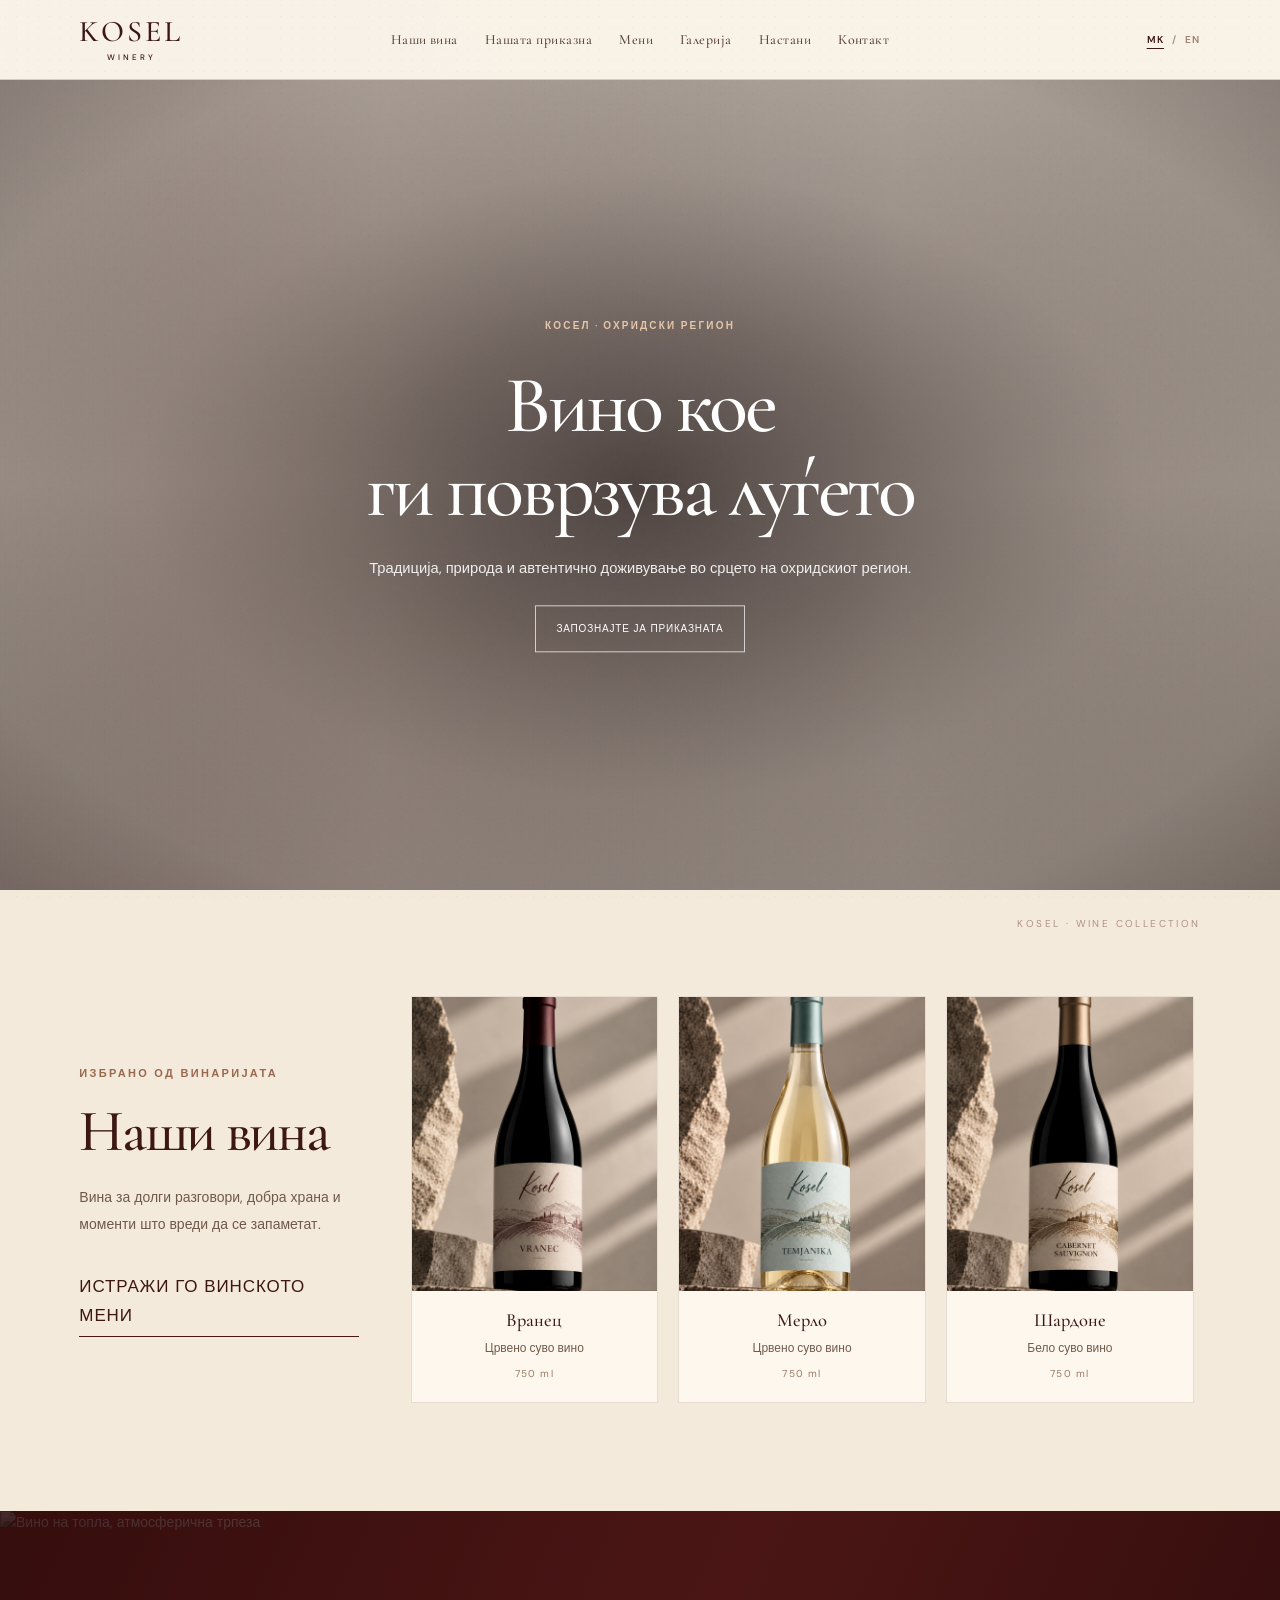
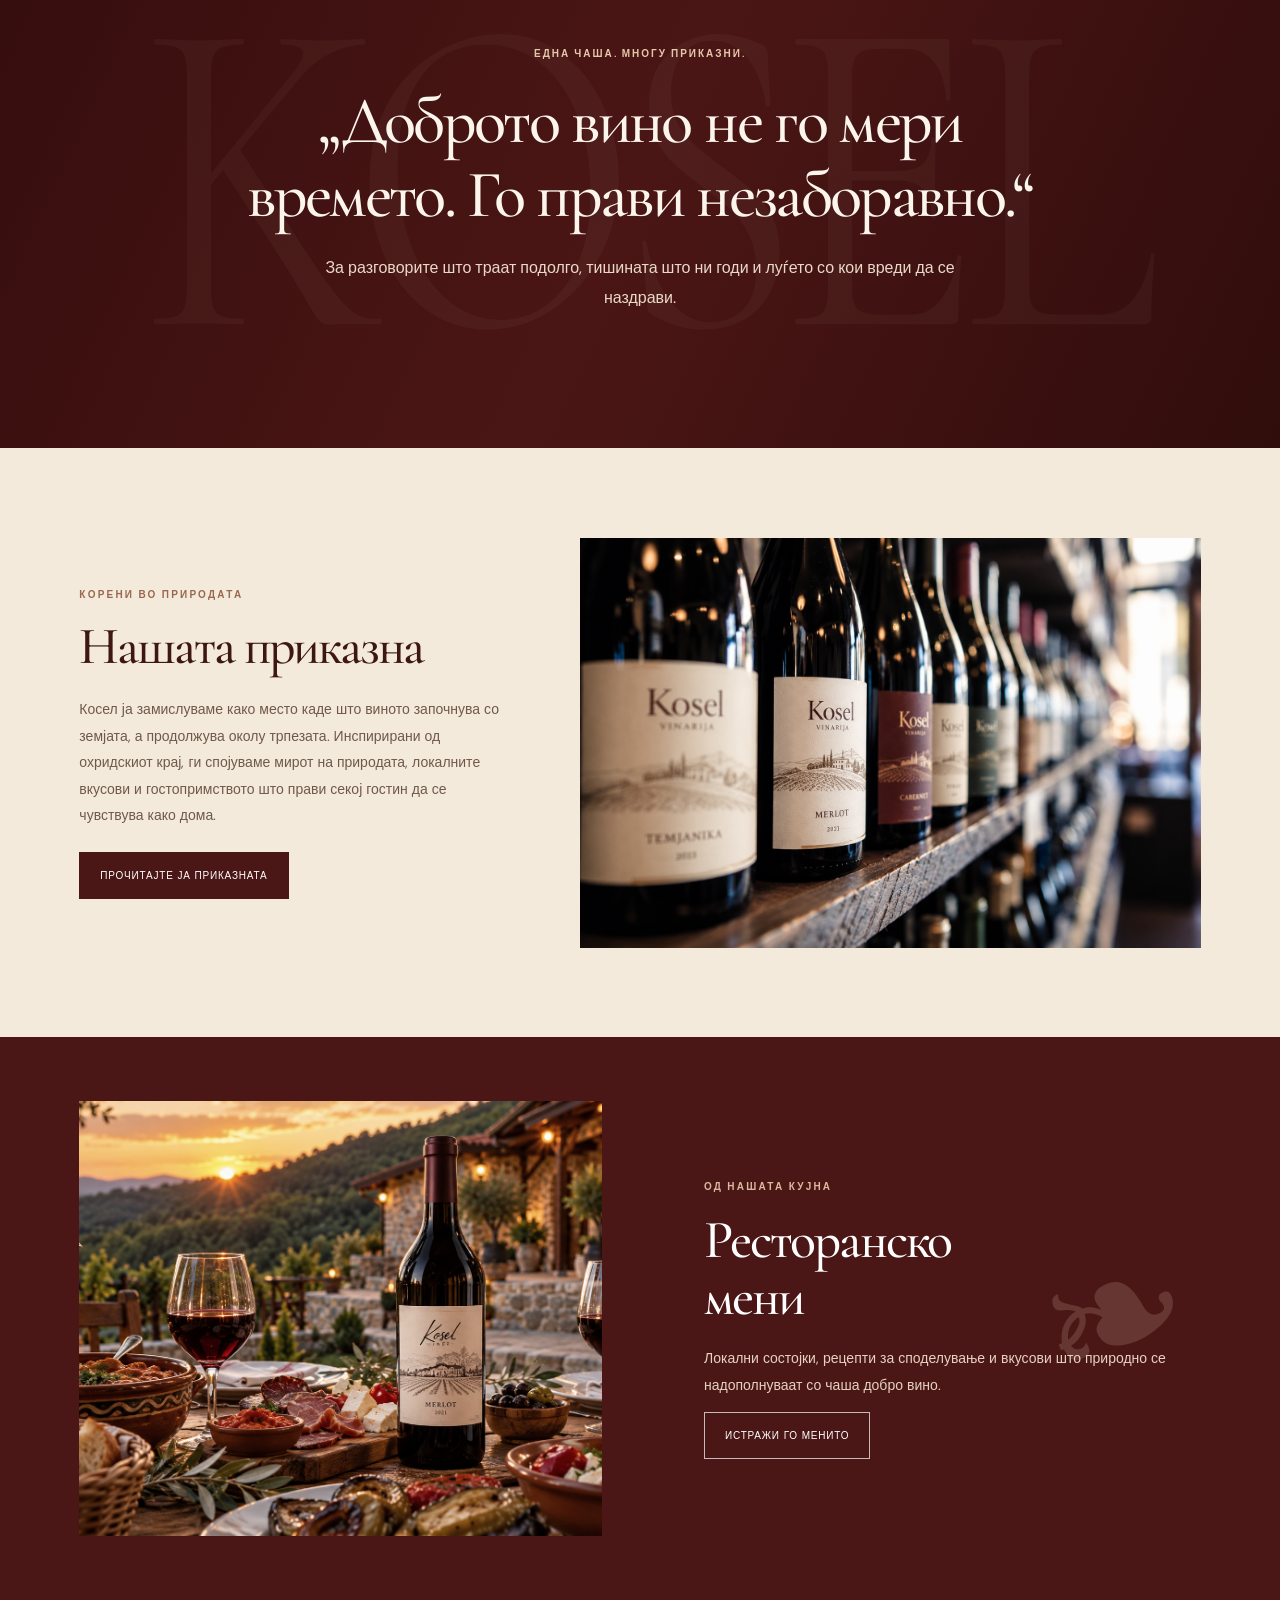
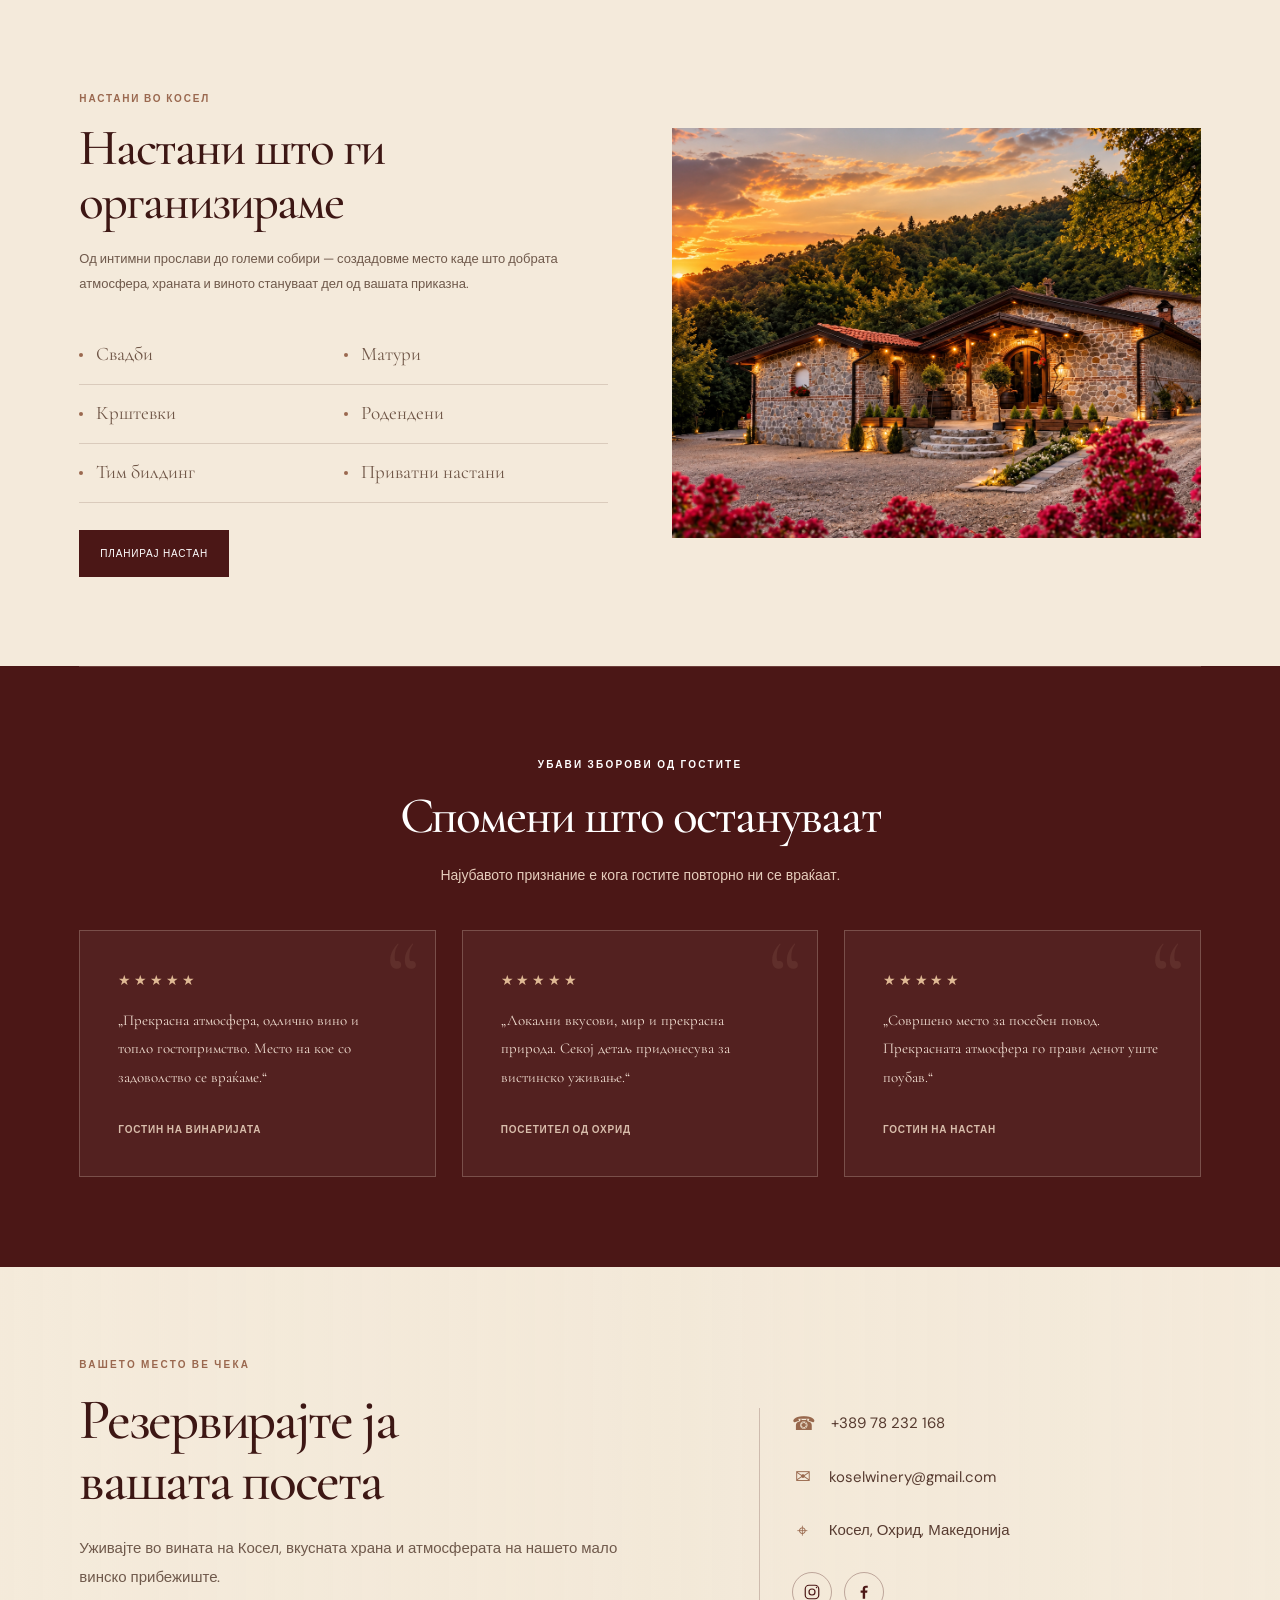
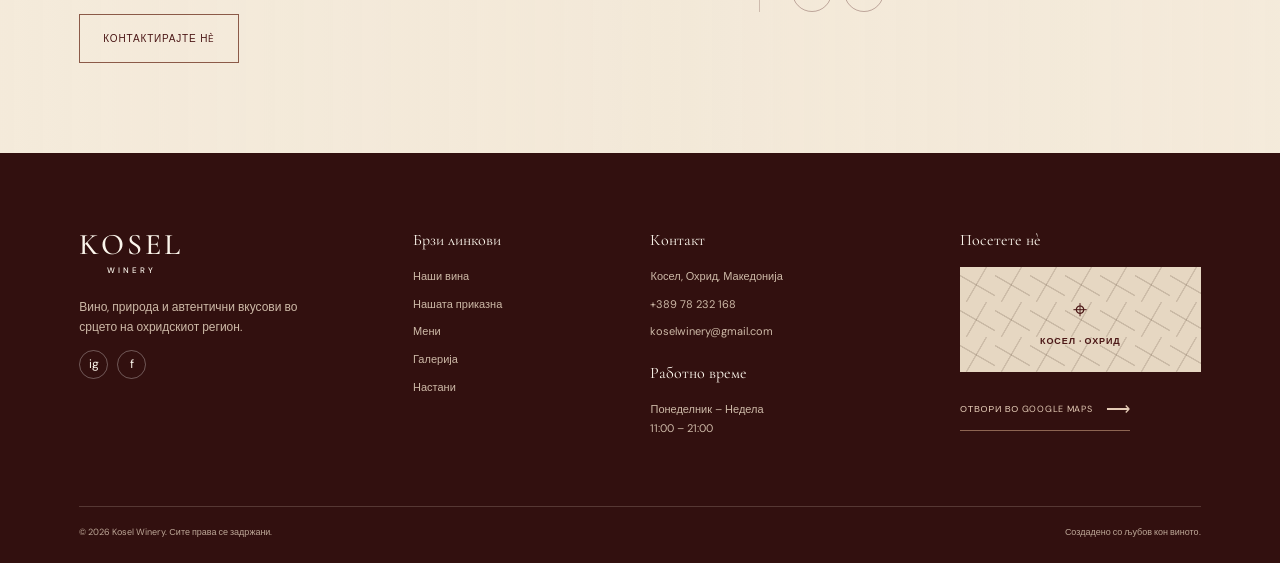
==== commit 78c60456: "." ====
--- a/index.html
+++ b/index.html
@@ -46,7 +46,7 @@
         </svg>
       </div>
 
-      <p class="preloader-caption">WINE · NATURE · MOMENTS</p>
+      <p class="preloader-caption">Традиција од 1998</p>
       <div class="preloader-track"><span></span></div>
     </div>
   </div>
@@ -120,7 +120,7 @@
       <div class="wine-rail" id="wineRail" aria-label="Колекција вина">
         <article class="wine-card">
           <div class="bottle-photo">
-            <img src="/img/Premium Kosel Vranec Wine Bottle.png" alt="Red wine bottle">
+            <img src="img/Premium Kosel Vranec Wine Bottle.png" alt="Red wine bottle">
           </div>
           <h3 data-i18n="wine.vranec">Вранец</h3>
           <p data-i18n="wine.vranecDesc">Црвено суво вино</p>
@@ -129,7 +129,7 @@
 
         <article class="wine-card">
           <div class="bottle-photo">
-            <img src="/img/Kosel Temjanika Under Sunlit Shadows.png" alt="Merlot wine">
+            <img src="img/Kosel Temjanika Under Sunlit Shadows.png" alt="Merlot wine">
           </div>
           <h3 data-i18n="wine.merlot">Мерло</h3>
           <p data-i18n="wine.red">Црвено суво вино</p>
@@ -138,7 +138,7 @@
 
         <article class="wine-card">
           <div class="bottle-photo">
-            <img src="/img/Luxurious Kosel Cabernet Sauvignon Bottle.png" alt="White wine">
+            <img src="img/Luxurious Kosel Cabernet Sauvignon Bottle.png" alt="White wine">
           </div>
           <h3 data-i18n="wine.chardonnay">Кабарнет</h3>
           <p data-i18n="wine.white">Бело суво вино</p>
@@ -147,7 +147,7 @@
 
         <article class="wine-card">
           <div class="bottle-photo">
-            <img src="/img/Kosel Rosé in Sunlit Stone.png" alt="Rosé wine">
+            <img src="img/Kosel Rosé in Sunlit Stone.png" alt="Rosé wine">
           </div>
           <h3 data-i18n="wine.rose">Розе</h3>
           <p data-i18n="wine.roseDesc">Розе суво вино</p>
@@ -156,7 +156,7 @@
 
         <article class="wine-card">
           <div class="bottle-photo">
-            <img src="/img/Kosel Merlot on Stone Plinth.png" alt="Reserve wine">
+            <img src="img/Kosel Merlot on Stone Plinth.png" alt="Reserve wine">
           </div>
           <h3 data-i18n="wine.reserve">Мерлот</h3>
           <p data-i18n="wine.reserveDesc">Одбрана винска линија</p>
@@ -205,14 +205,14 @@
       </div>
 
       <div class="story-photo reveal">
-        <img src="/img/Kosel Vinarija Wine Cellar Display.png" alt="Дрвени буриња во вински подрум">
+        <img src="img/Kosel Vinarija Wine Cellar Display.png" alt="Дрвени буриња во вински подрум">
       </div>
     </section>
 
     <!-- RESTAURANT MENU -->
     <section class="menu-feature section-frame" id="menu-feature">
       <div class="feature-photo food-photo reveal">
-        <img src="/img/Golden Hour Vineyard Feast.png" alt="Рустична трпеза со внимателно подготвена храна">
+        <img src="img/Golden Hour Vineyard Feast.png" alt="Рустична трпеза со внимателно подготвена храна">
       </div>
 
       <div class="feature-copy reveal">
@@ -234,7 +234,7 @@
     <!-- EVENTS: TEXT LEFT, PHOTO RIGHT ON DESKTOP -->
     <section class="events-section section-frame" id="events">
       <div class="events-photo reveal">
-        <img src="/img/Golden Hour Stone Villa Retreat.png" alt="Свечена трпеза на отворено за посебен настан">
+        <img src="img/Golden Hour Stone Villa Retreat.png" alt="Свечена трпеза на отворено за посебен настан">
       </div>
 
       <div class="events-copy reveal">
--- a/css/style.css
+++ b/css/style.css
@@ -478,7 +478,7 @@
   inset: 0;
 }
 .hero .hero-image {
-  background: url("/img/herooo1.jpg") center 54%/cover;
+  background: url("img/herooo1.jpg") center 54%/cover;
   animation: heroDrift 24s ease-in-out infinite alternate;
 }
 .hero .hero-shade {
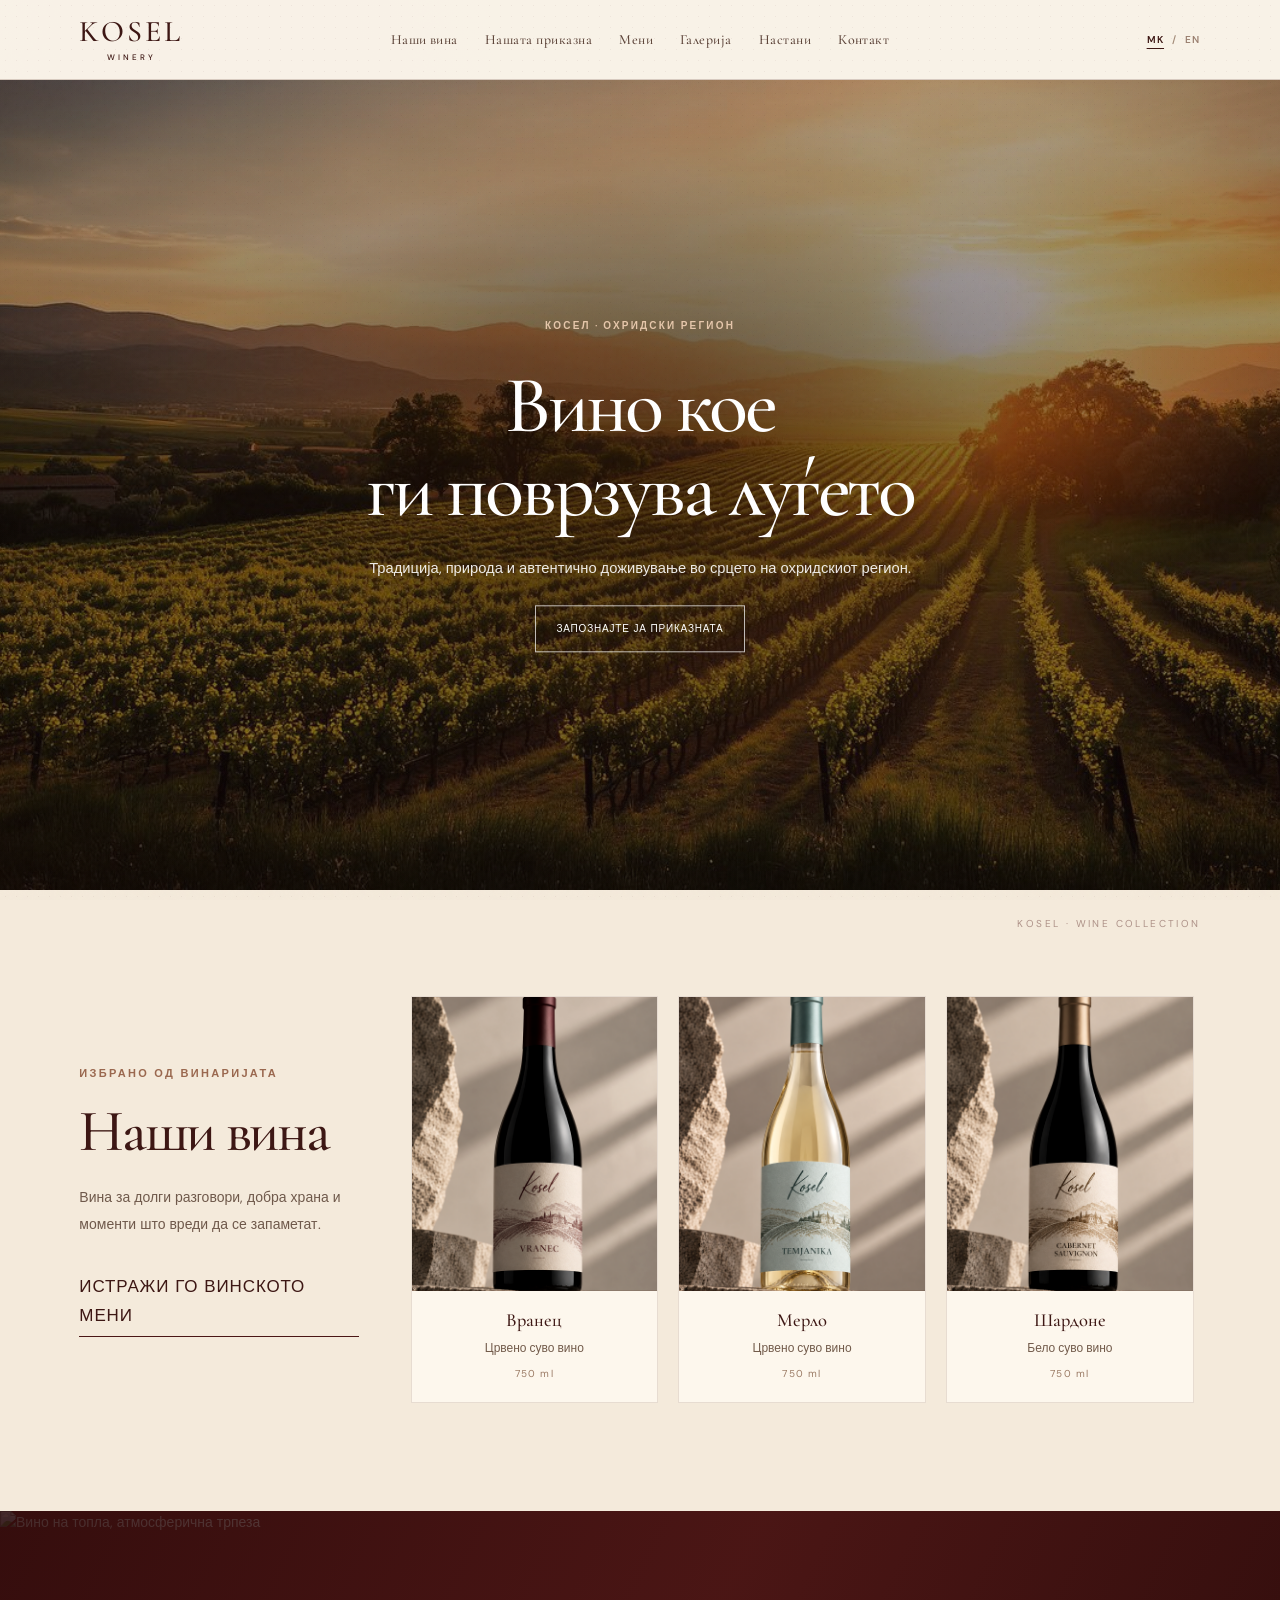
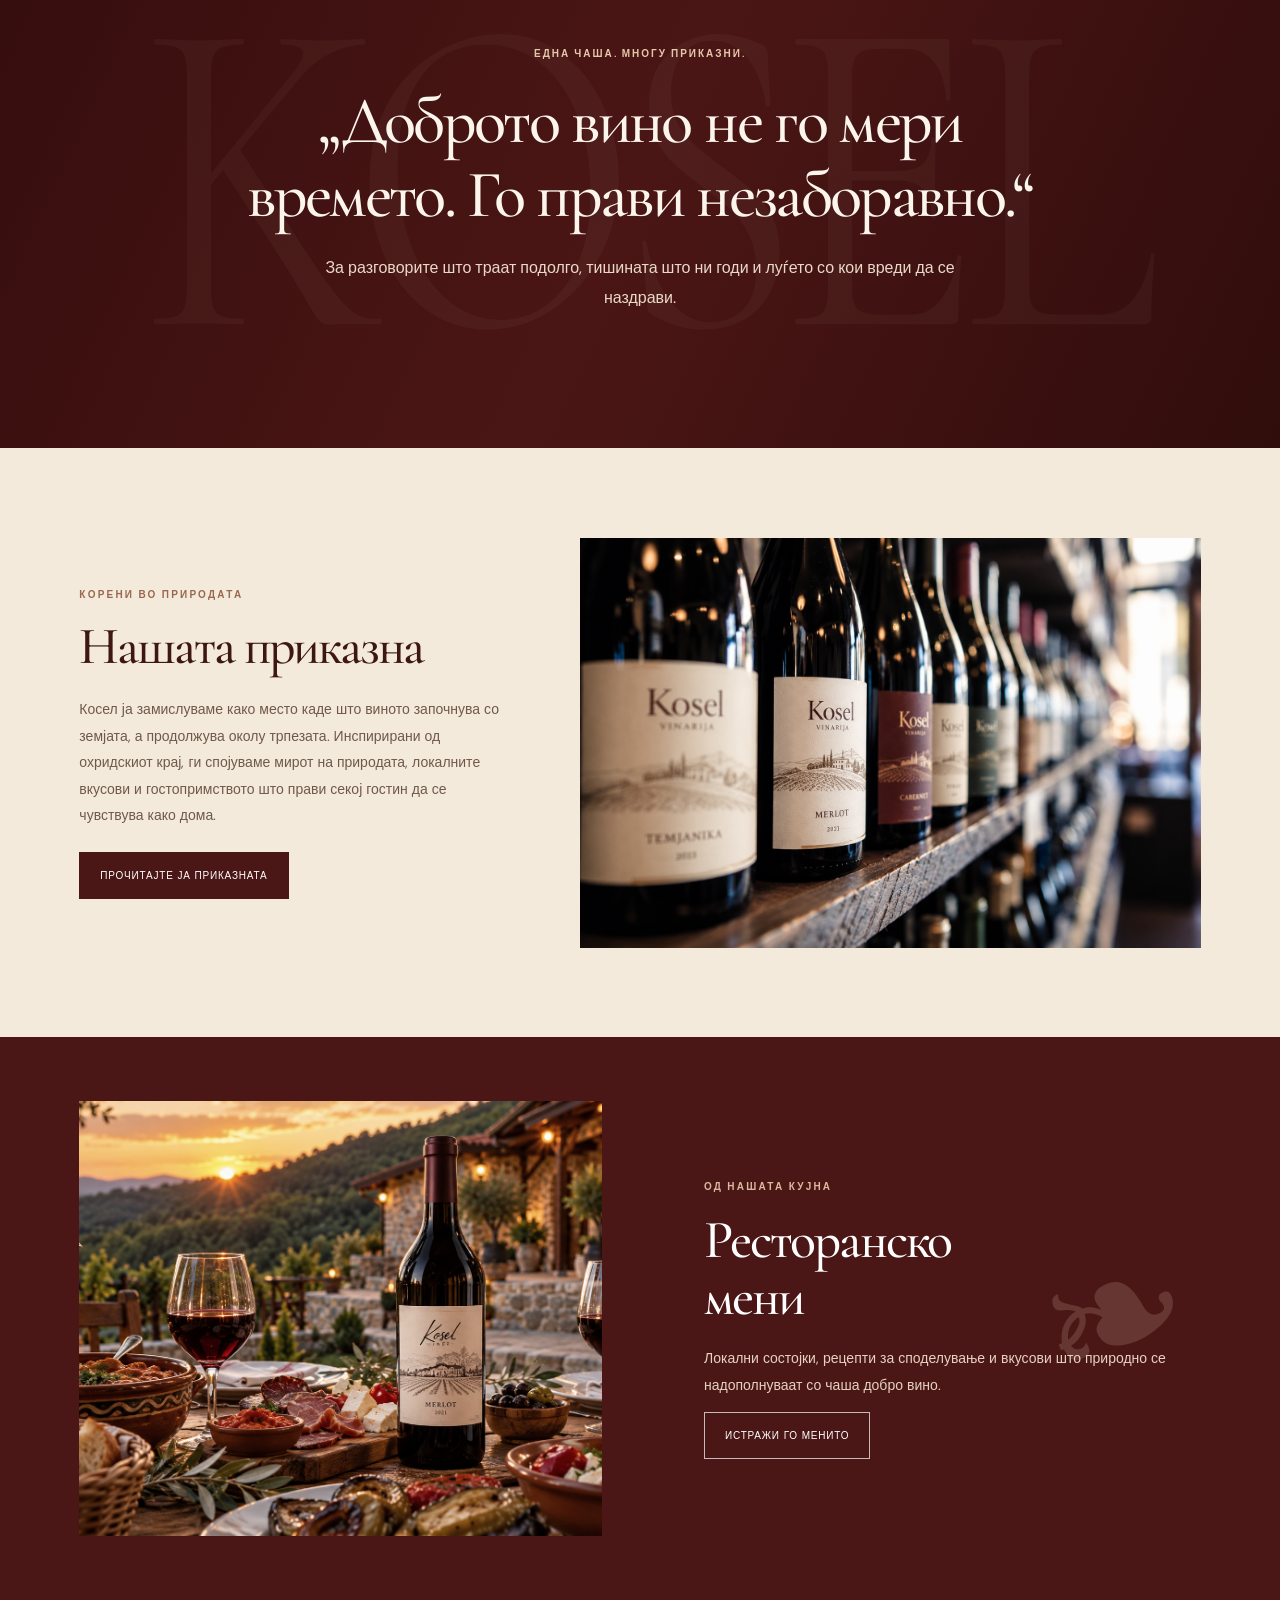
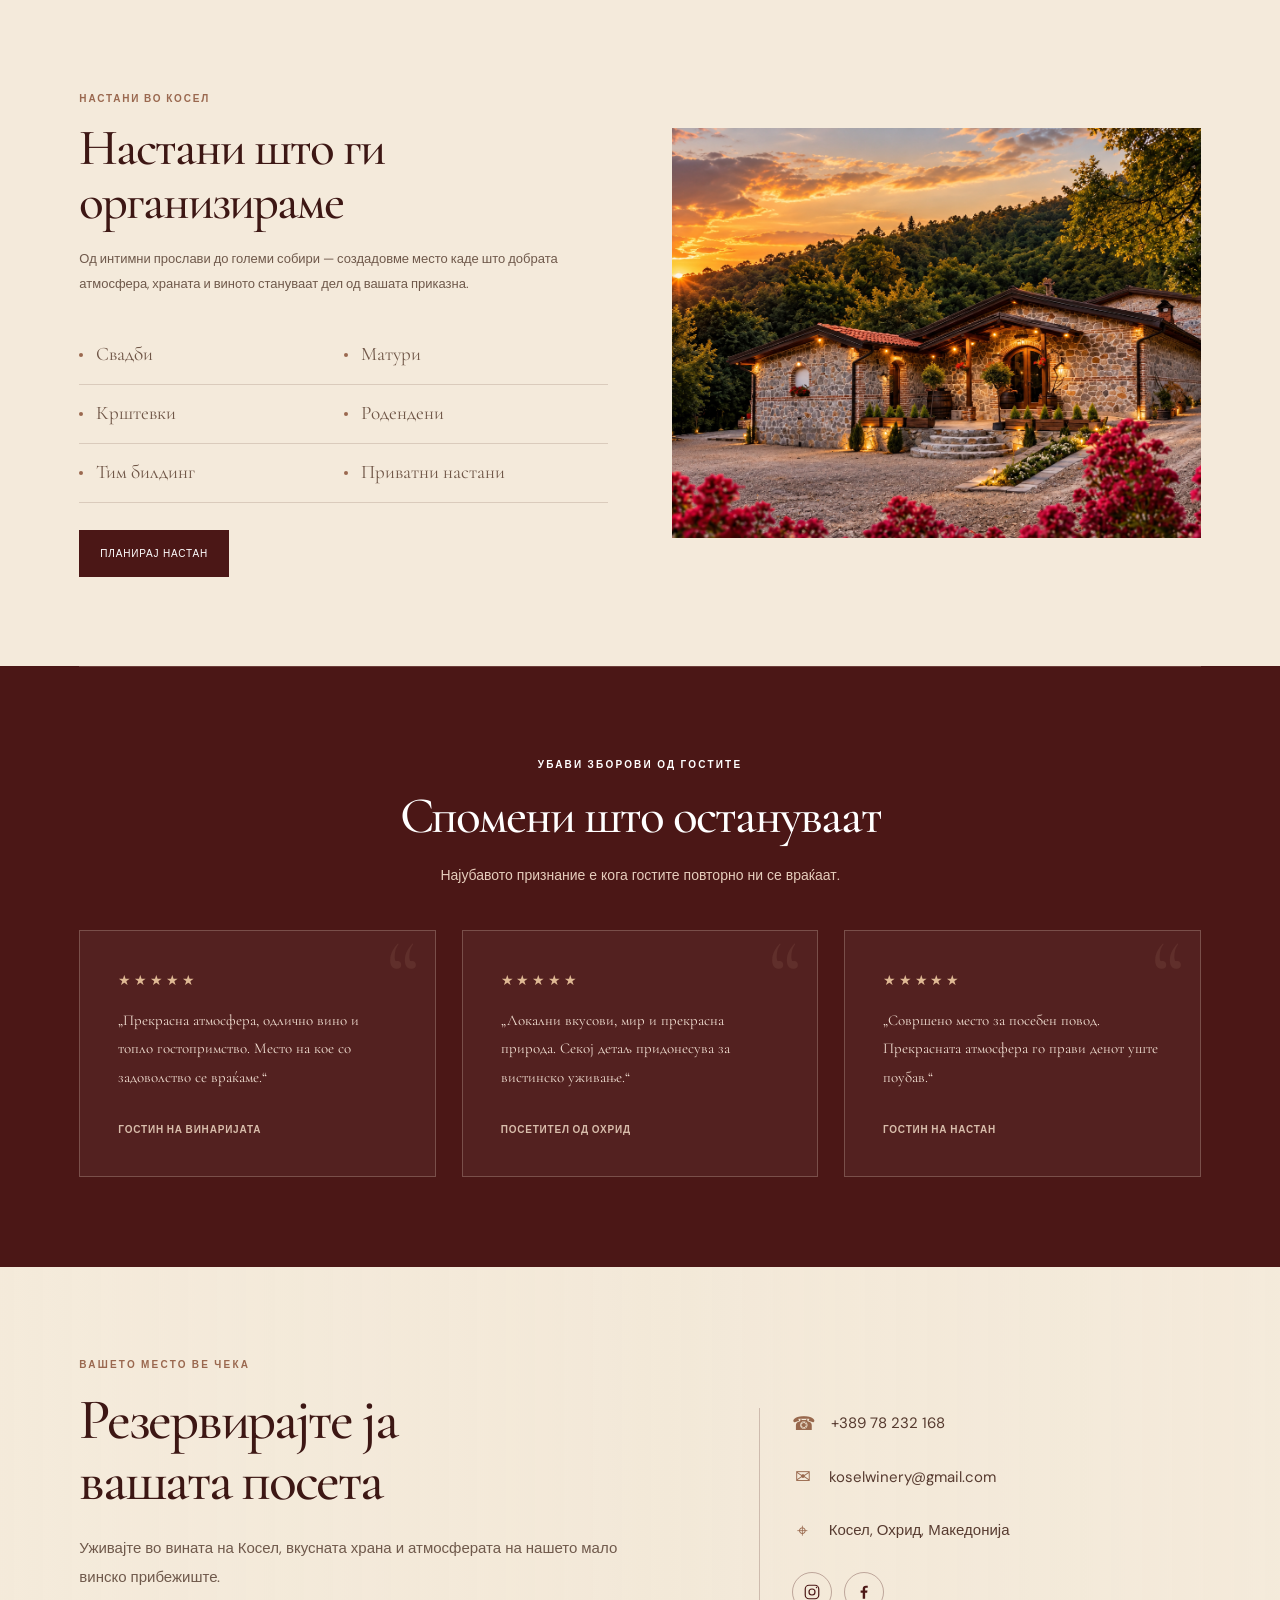
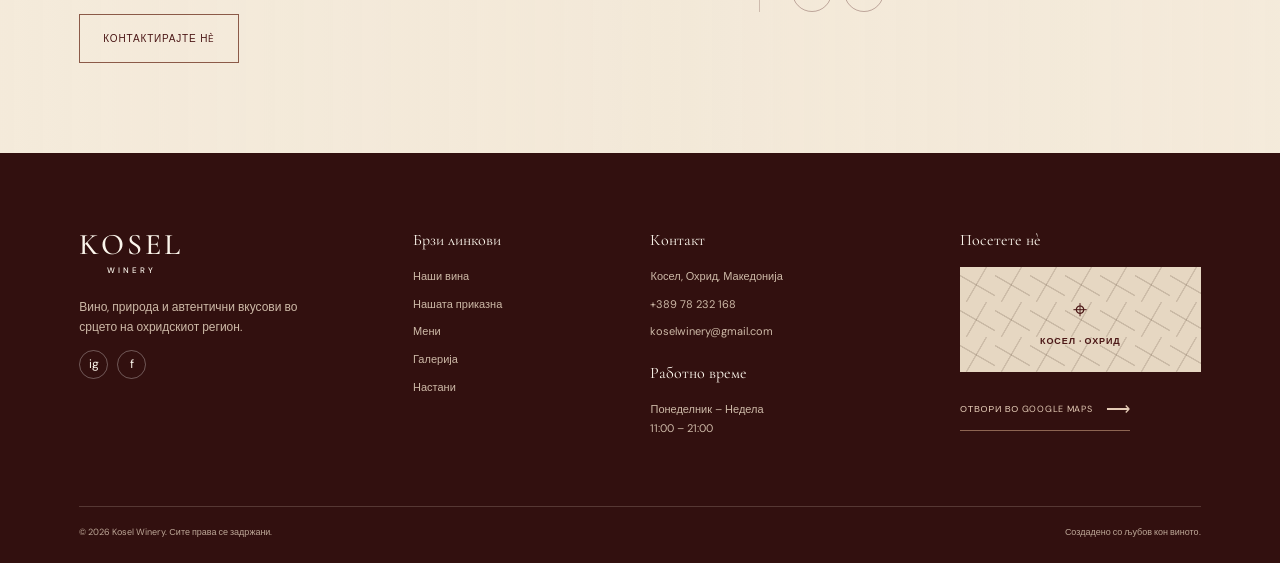
==== commit 1c988404: "." ====
--- a/index.html
+++ b/index.html
@@ -46,7 +46,7 @@
         </svg>
       </div>
 
-      <p class="preloader-caption">Традиција од 1998</p>
+      <p class="preloader-caption">Традиција од 1988</p>
       <div class="preloader-track"><span></span></div>
     </div>
   </div>
--- a/css/style.css
+++ b/css/style.css
@@ -478,7 +478,10 @@
   inset: 0;
 }
 .hero .hero-image {
-  background: url("img/herooo1.jpg") center 54%/cover;
+  background-image: url("../img/herooo1.jpg");
+  background-position: center 54%;
+  background-size: cover;
+  background-repeat: no-repeat;
   animation: heroDrift 24s ease-in-out infinite alternate;
 }
 .hero .hero-shade {
@@ -1639,9 +1642,9 @@
   inset: 0;
   z-index: 20;
   pointer-events: none;
-  background-image: radial-gradient(rgba(77, 31, 24, 0.22) 0.65px, transparent 0.9px);
+  background-image: radial-gradient(rgba(77, 31, 24, 0.25) 0.65px, transparent 0.9px);
   background-size: 11px 11px;
-  opacity: 0.13;
+  opacity: 0.15;
   mix-blend-mode: multiply;
 }
 .menu-page .site-header {
@@ -1660,7 +1663,7 @@
   background: #4b1716;
 }
 .menu-page .site-footer {
-  background: radial-gradient(ellipse at 12% 0%, rgba(151, 76, 59, 0.2), transparent 50%), linear-gradient(130deg, #481816 0%, #32100f 100%);
+  background: radial-gradient(ellipse at 12% 0%, rgba(151, 76, 59, 0.2), transparent 50%), linear-gradient(130deg, #481816, #32100f);
 }
 .menu-page .site-footer .footer-column h3 {
   color: #fbf5eb;
@@ -1789,8 +1792,6 @@
 .menu-group {
   min-width: 0;
   padding: 27px 0 30px;
-  background: transparent;
-  border: 0;
   border-bottom: 1px solid rgba(80, 42, 31, 0.2);
 }
 .menu-group[hidden] {
@@ -1865,6 +1866,45 @@
   font-weight: 600;
   letter-spacing: 0.015em;
   white-space: nowrap;
+}
+
+.menu-group[data-group=wines] {
+  position: relative;
+  margin-top: 18px;
+  padding: 27px 0 30px;
+  overflow: visible;
+  border: 0;
+  border-bottom: 1px solid rgba(80, 42, 31, 0.2);
+  background: radial-gradient(ellipse at 85% 10%, rgba(154, 104, 79, 0.09) 0%, transparent 45%), linear-gradient(135deg, #fbf5eb 0%, #f4eadb 100%);
+  color: #4b1716;
+}
+.menu-group[data-group=wines]::before {
+  display: none;
+}
+.menu-group[data-group=wines] .menu-group-head {
+  border-bottom-color: rgba(80, 42, 31, 0.2);
+}
+.menu-group[data-group=wines] .menu-group-head > span {
+  color: #a98062;
+}
+.menu-group[data-group=wines] .menu-group-head h2 {
+  color: #4b1716;
+}
+.menu-group[data-group=wines] .menu-row {
+  border-top-color: rgba(80, 42, 31, 0.1);
+}
+.menu-group[data-group=wines] .menu-row:hover {
+  border-top-color: rgba(80, 42, 31, 0.2);
+}
+.menu-group[data-group=wines] .menu-row h3 {
+  color: #4b1c18;
+}
+.menu-group[data-group=wines] .menu-row p {
+  color: #806656;
+}
+.menu-group[data-group=wines] .menu-row strong,
+.menu-group[data-group=wines] .menu-row .menu-price {
+  color: #8e4a38;
 }
 
 .menu-cta {
@@ -1955,8 +1995,8 @@
     padding-bottom: 42px;
   }
   .menu-lists {
-    -moz-column-gap: 34px;
-         column-gap: 34px;
+    -moz-column-gap: 38px;
+         column-gap: 38px;
   }
   .menu-tabs {
     gap: 7px;
@@ -2040,6 +2080,10 @@
   .menu-row strong,
   .menu-row .menu-price {
     font-size: 11px;
+  }
+  .menu-group[data-group=wines] {
+    margin-top: 15px;
+    padding: 25px 0 27px;
   }
   .menu-cta {
     width: 100vw;
@@ -2084,6 +2128,10 @@
   }
   .menu-row h3 {
     font-size: 16px;
+  }
+  .menu-group[data-group=wines] {
+    padding-right: 0;
+    padding-left: 0;
   }
   .menu-cta {
     padding-right: 18px;
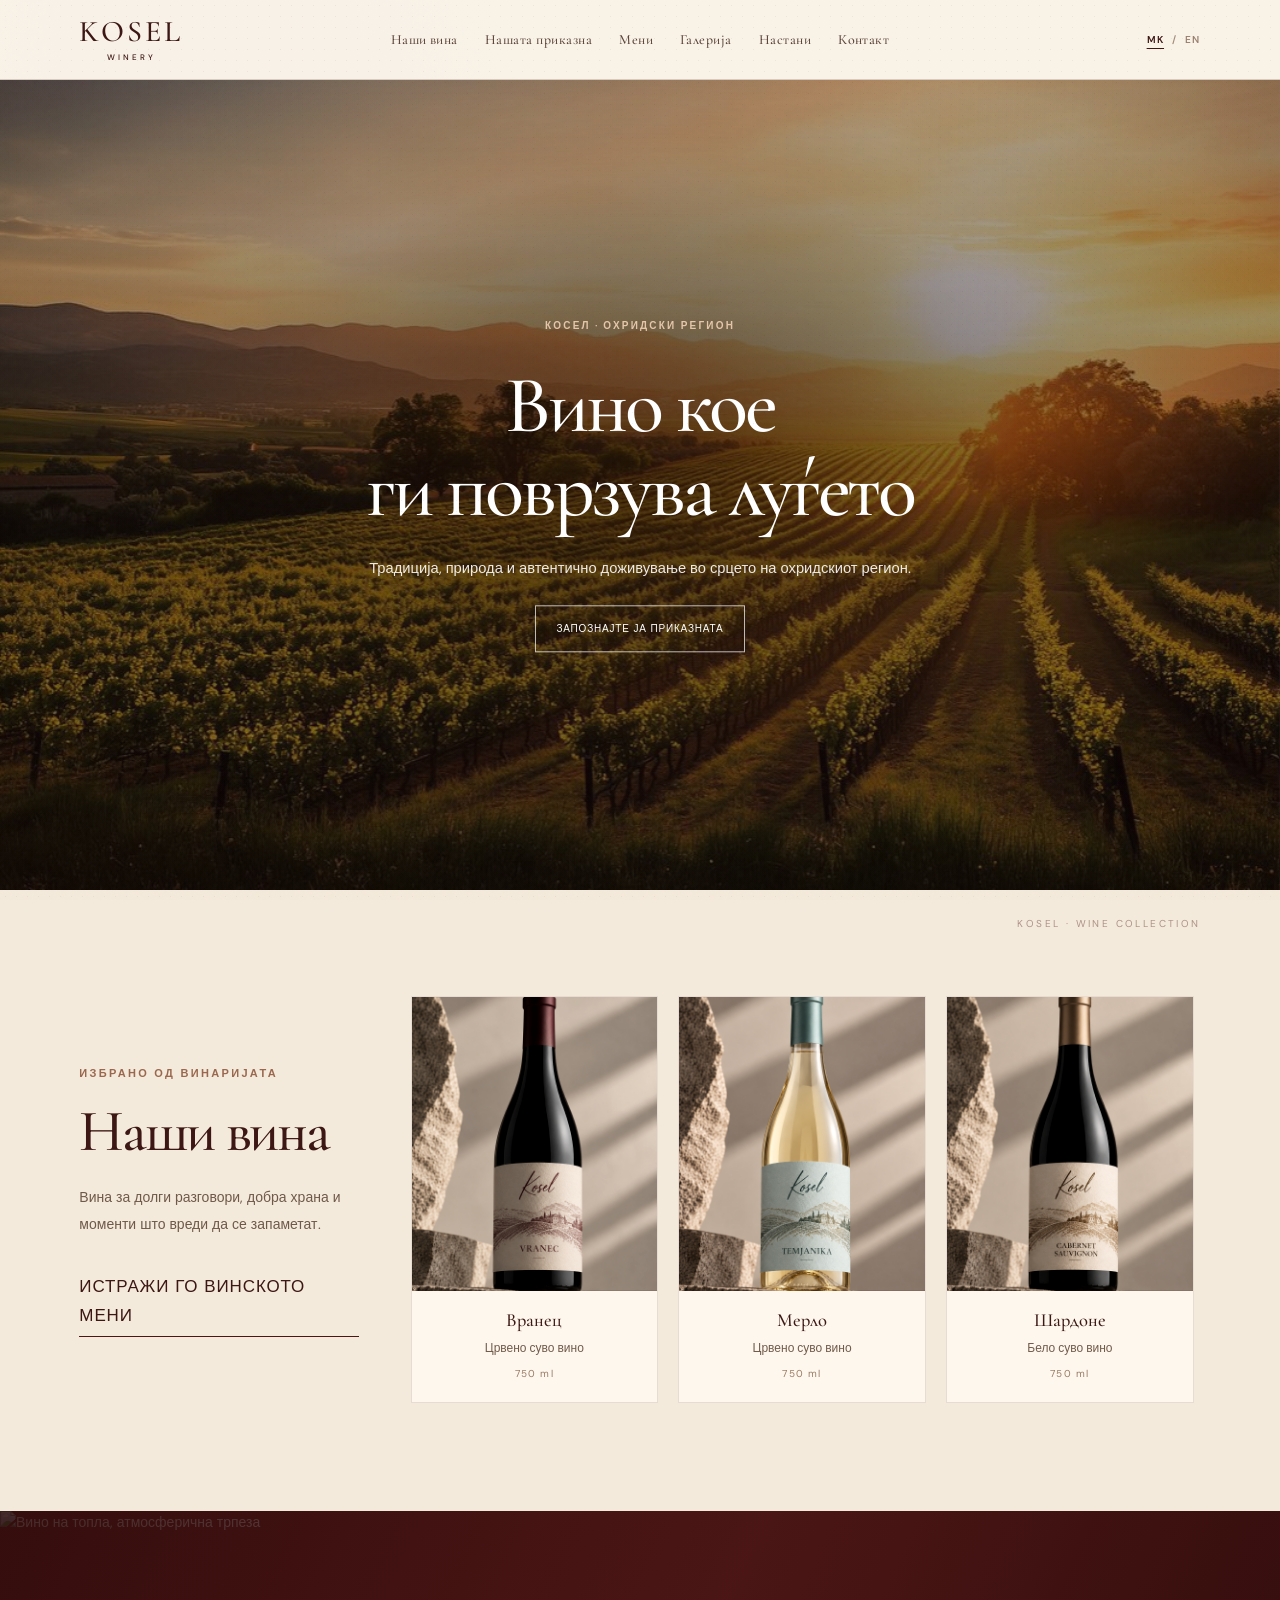
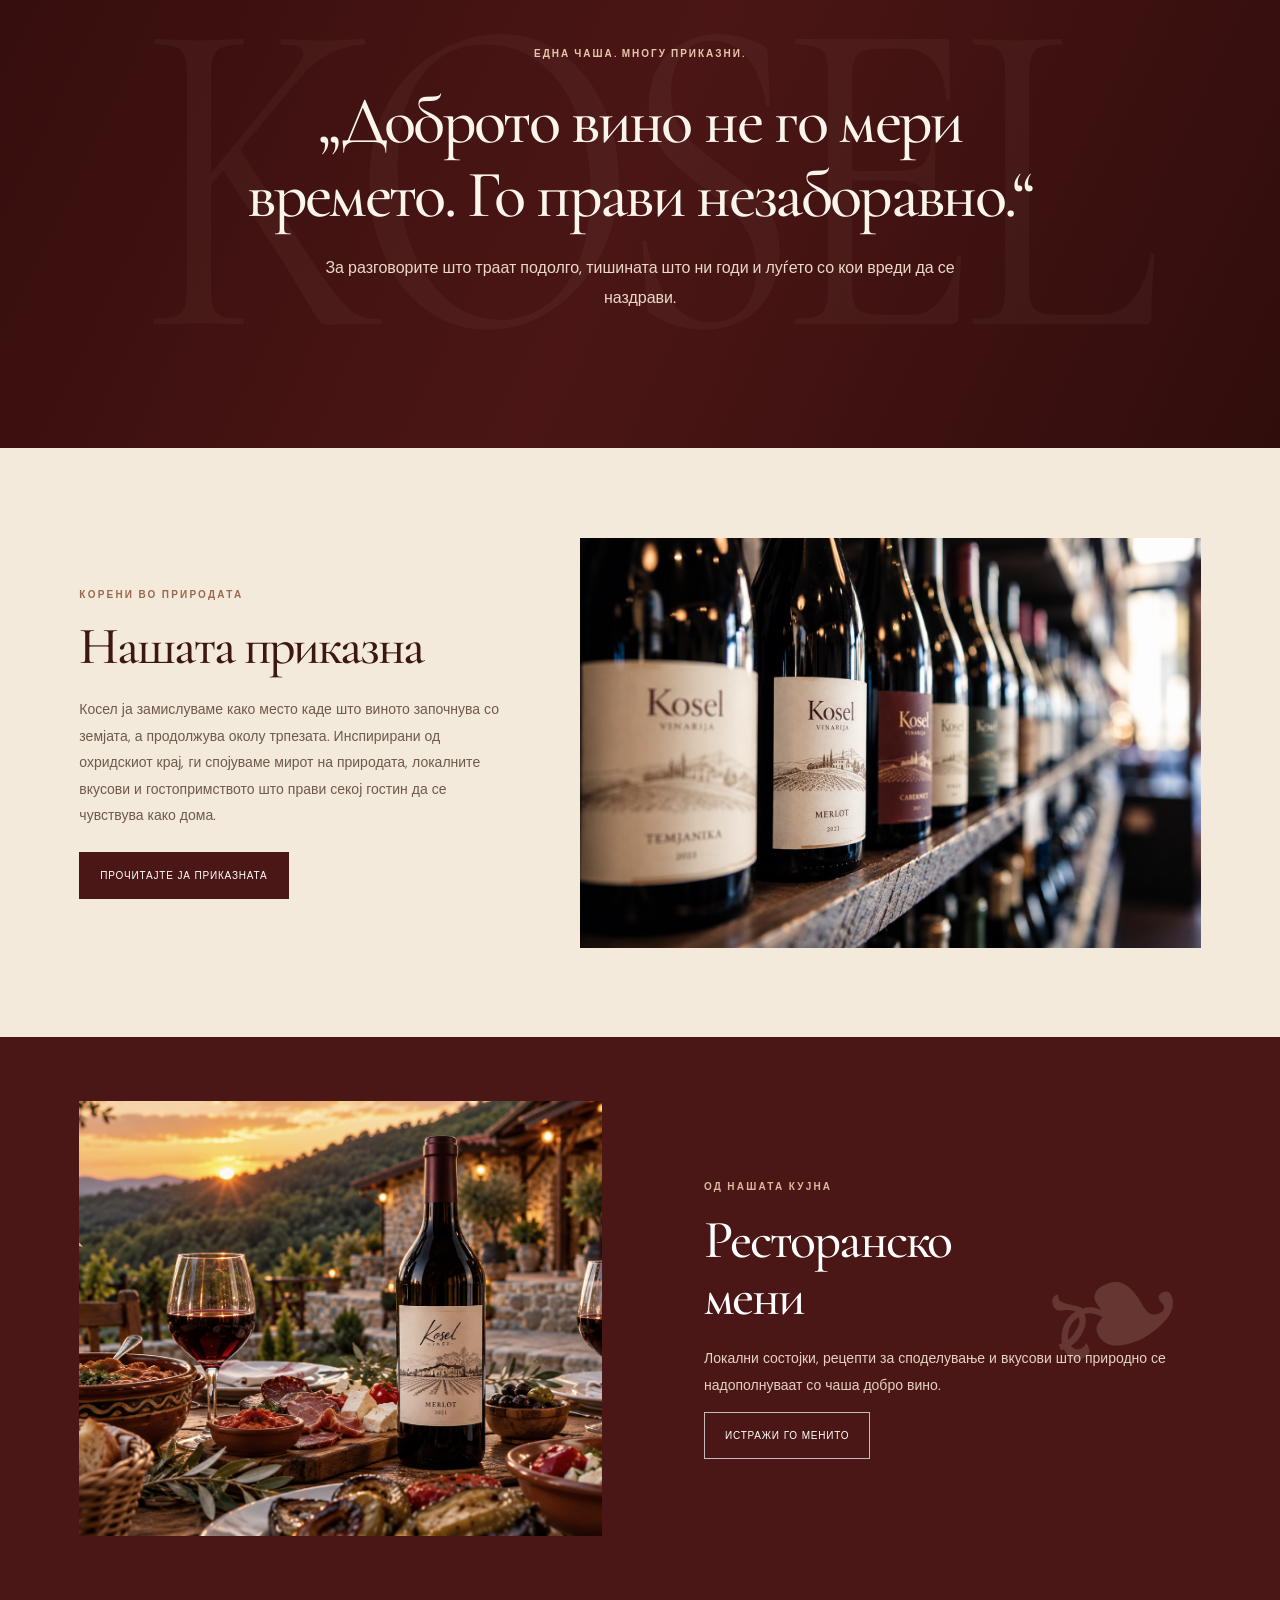
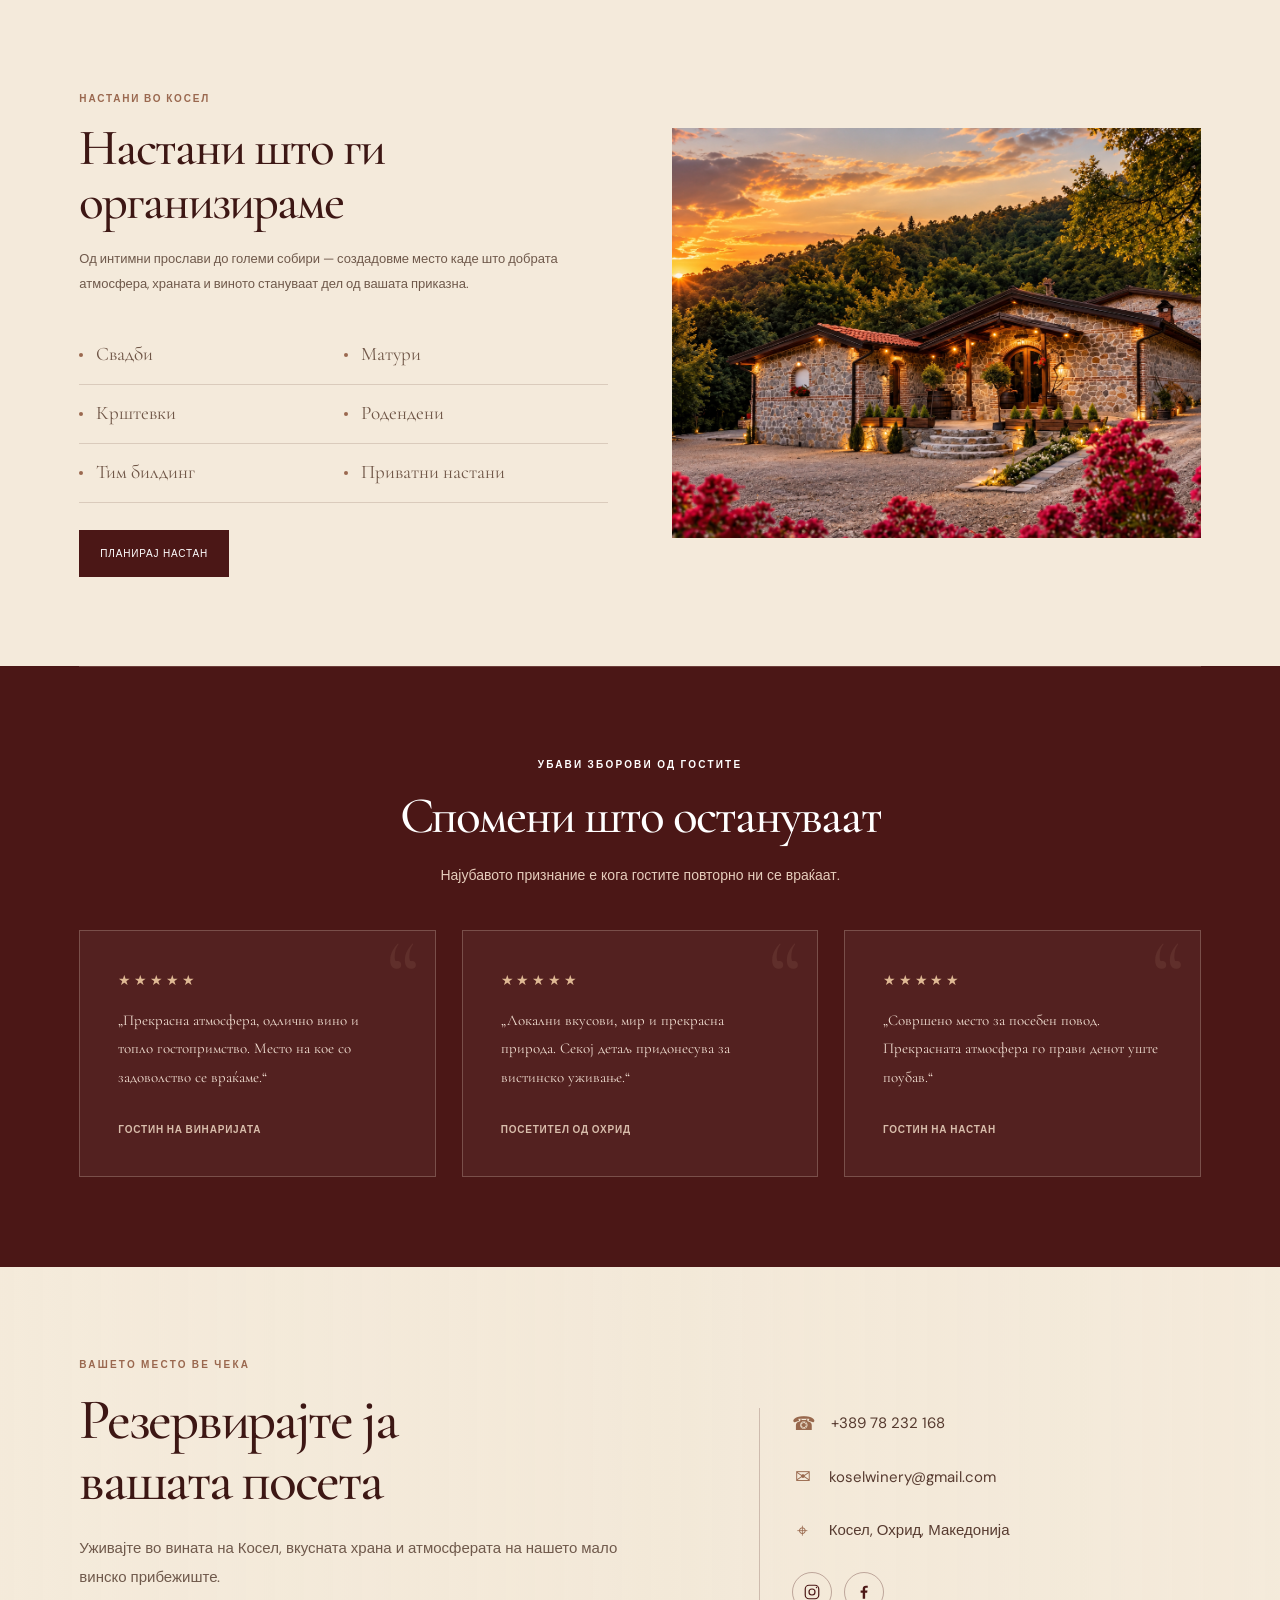
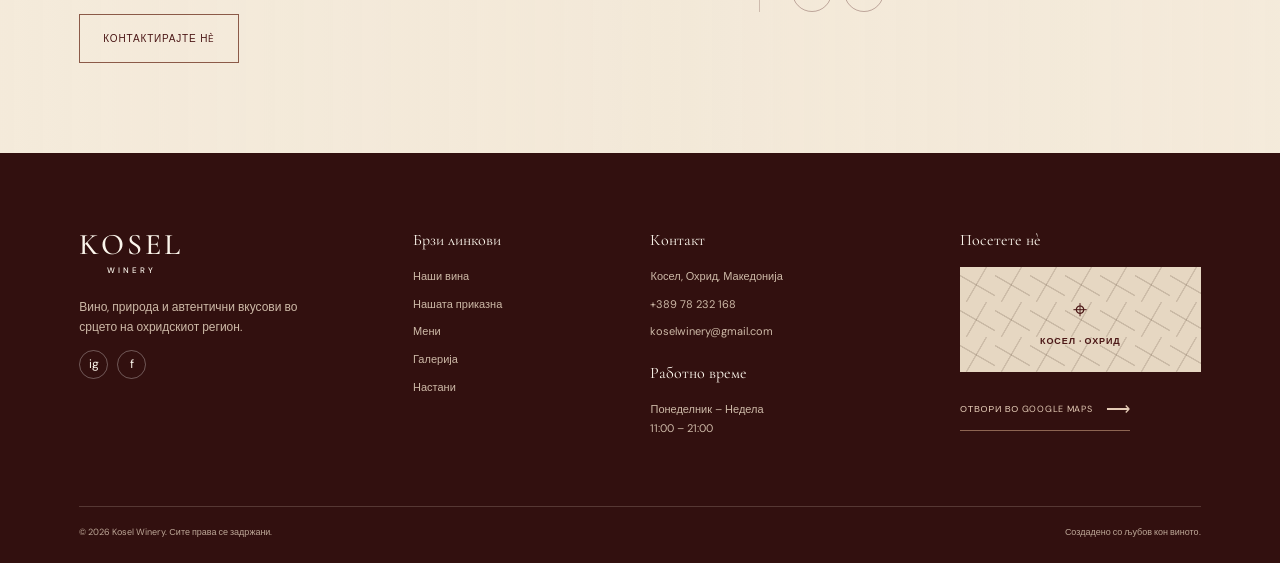
==== commit c4d1fcfa: ".." ====
--- a/index.html
+++ b/index.html
@@ -84,7 +84,9 @@
   <main>
     <!-- HERO -->
     <section class="hero" id="top">
-      <div class="hero-image"></div>
+     <div class="hero-image">
+  <img src="img/herooo1.jpg" alt="" />
+</div>
       <div class="hero-shade"></div>
 
       <div class="hero-copy reveal">
--- a/css/style.css
+++ b/css/style.css
@@ -478,11 +478,29 @@
   inset: 0;
 }
 .hero .hero-image {
-  background-image: url("../img/herooo1.jpg");
-  background-position: center 54%;
-  background-size: cover;
-  background-repeat: no-repeat;
+  position: absolute;
+  inset: 0;
+  z-index: -2;
+  overflow: hidden;
+}
+.hero .hero-image img {
+  display: block;
+  width: 100%;
+  height: 100%;
+  -o-object-fit: cover;
+     object-fit: cover;
+  -o-object-position: center 54%;
+     object-position: center 54%;
   animation: heroDrift 24s ease-in-out infinite alternate;
+  will-change: transform;
+}
+@keyframes heroDrift {
+  from {
+    transform: scale(1);
+  }
+  to {
+    transform: scale(1.055);
+  }
 }
 .hero .hero-shade {
   position: absolute;
